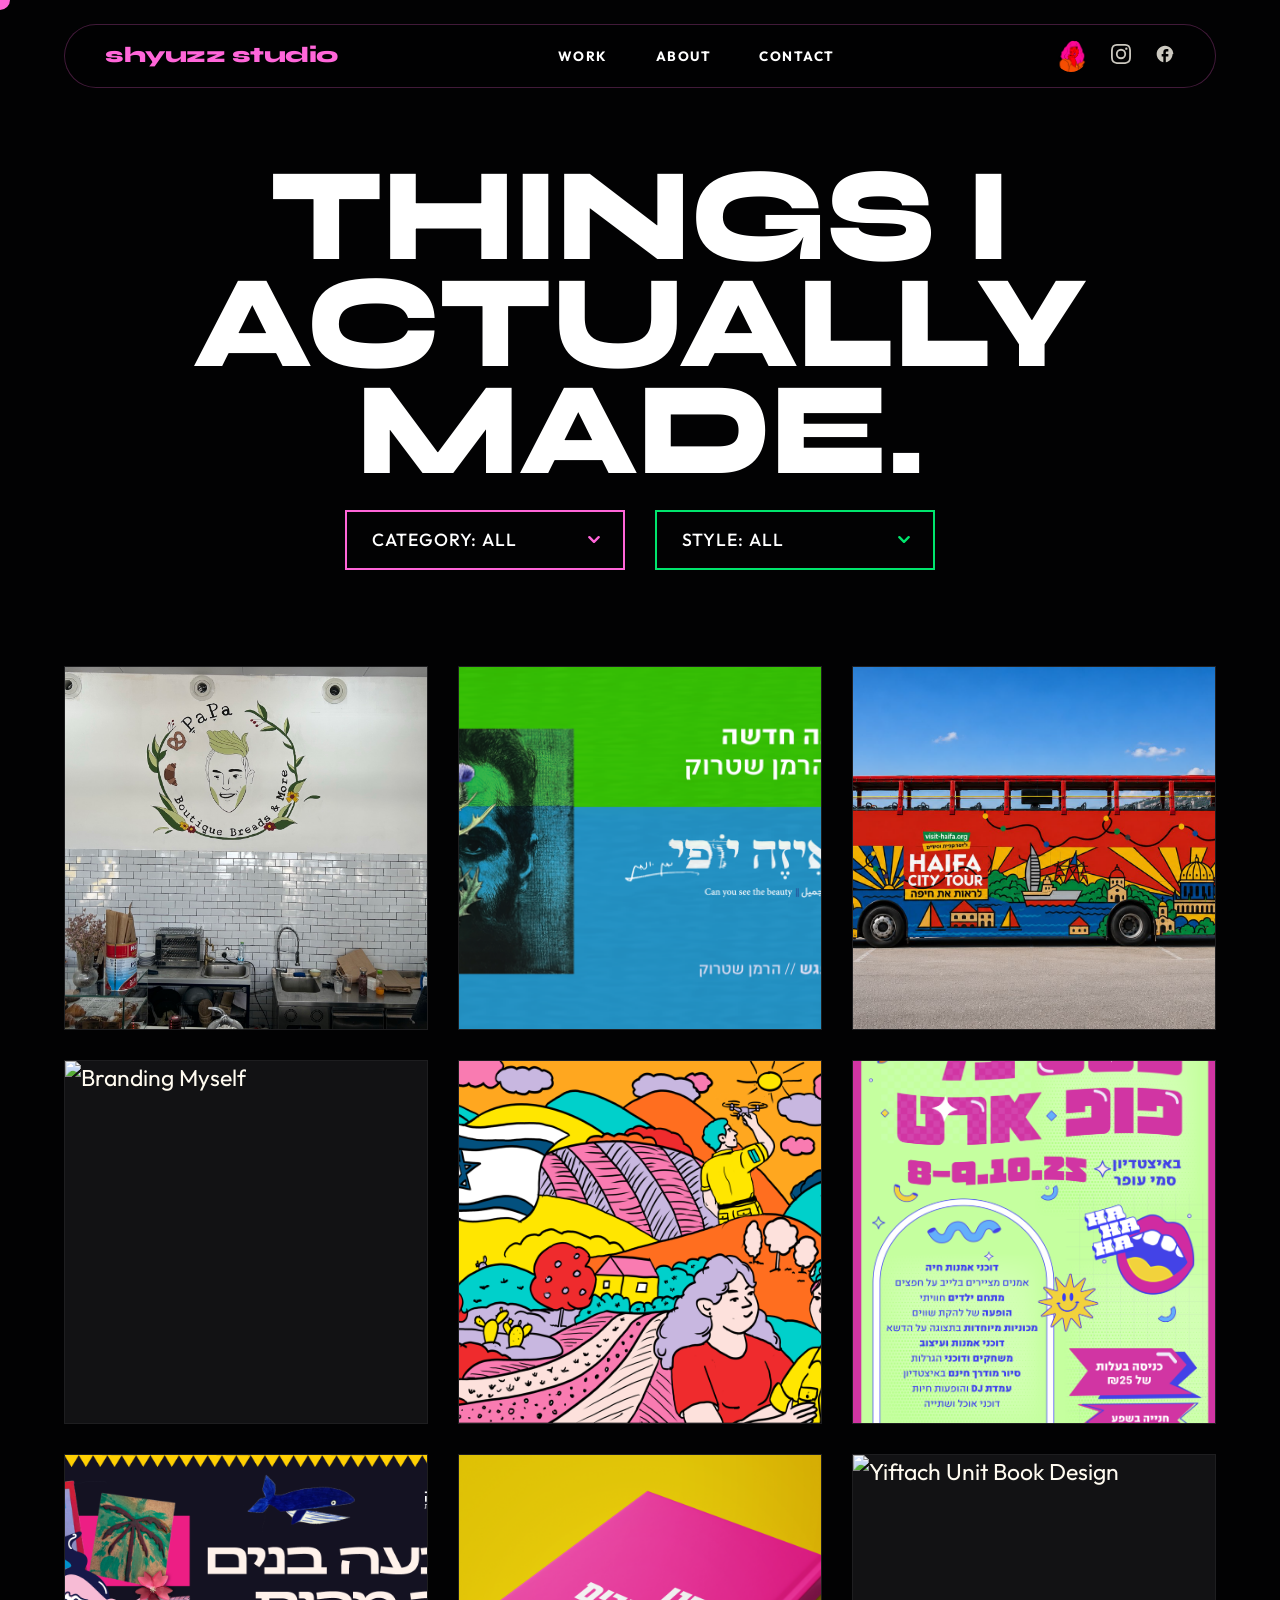
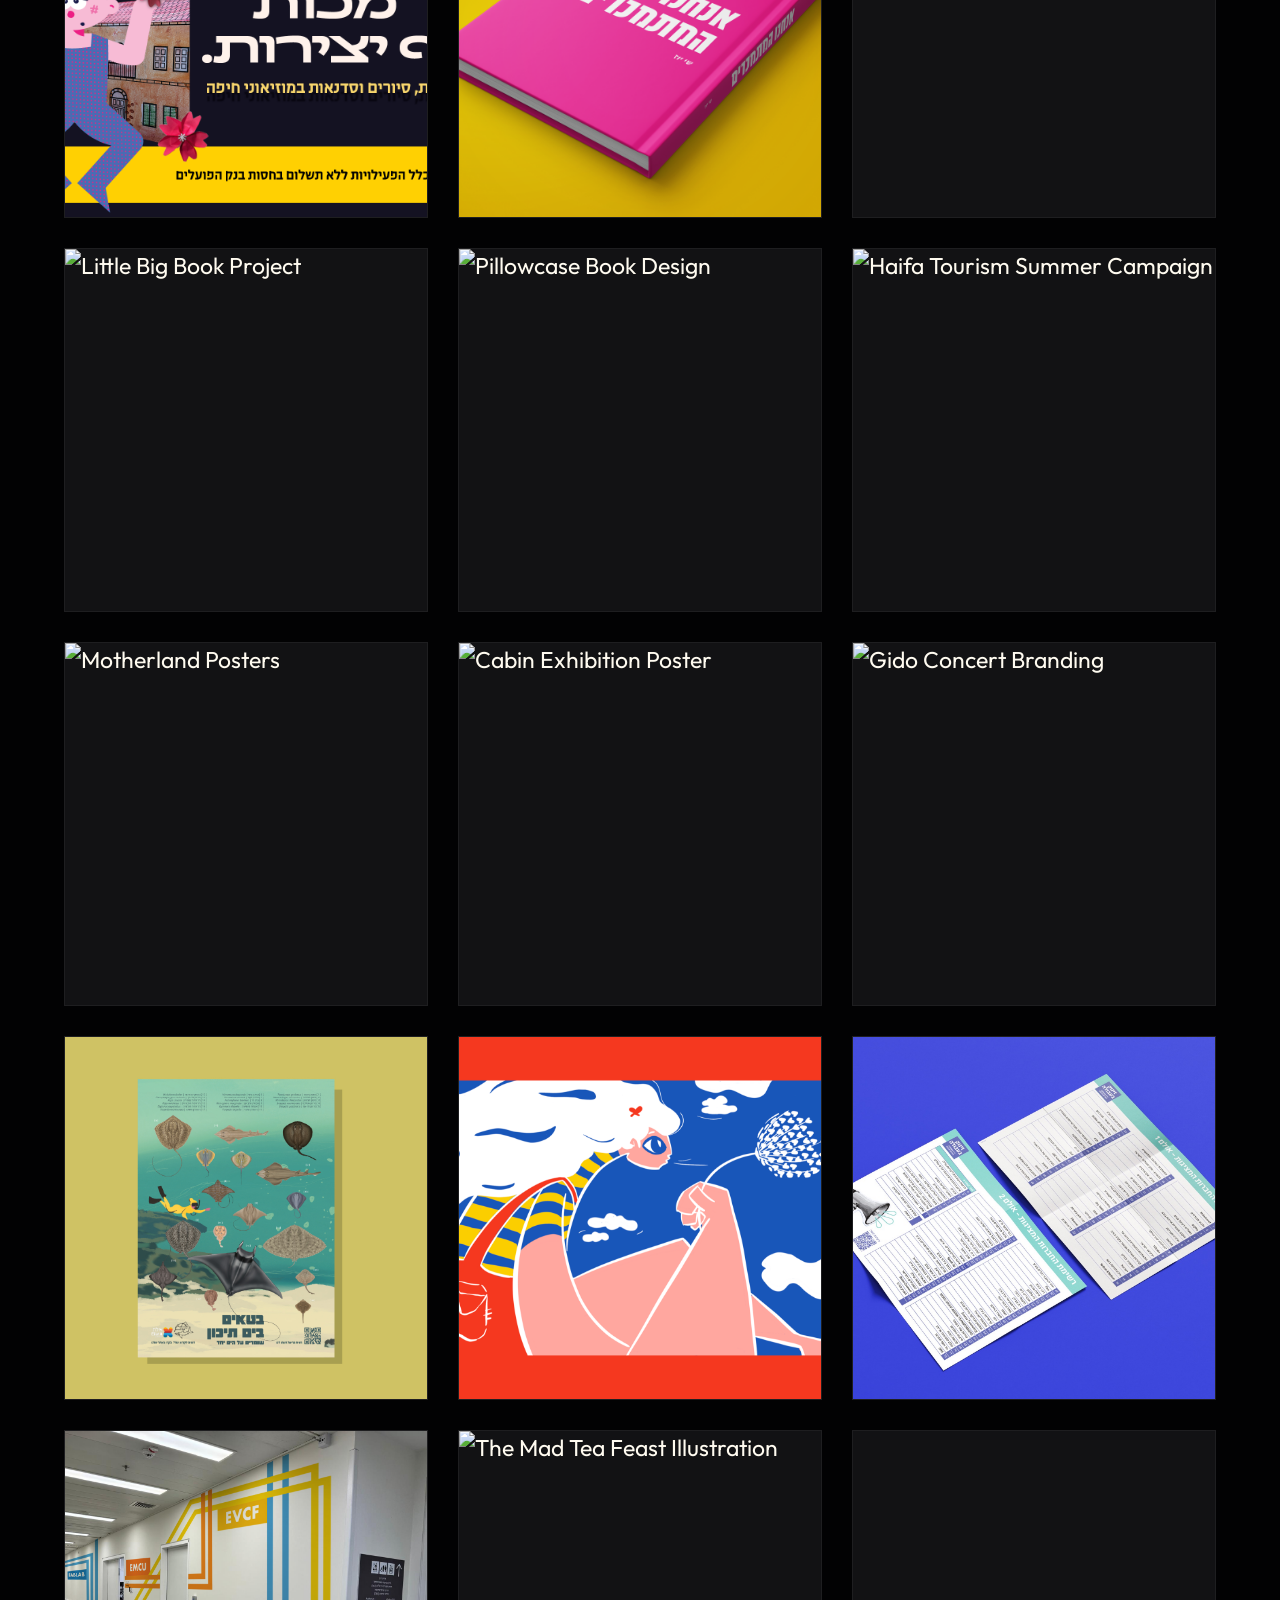
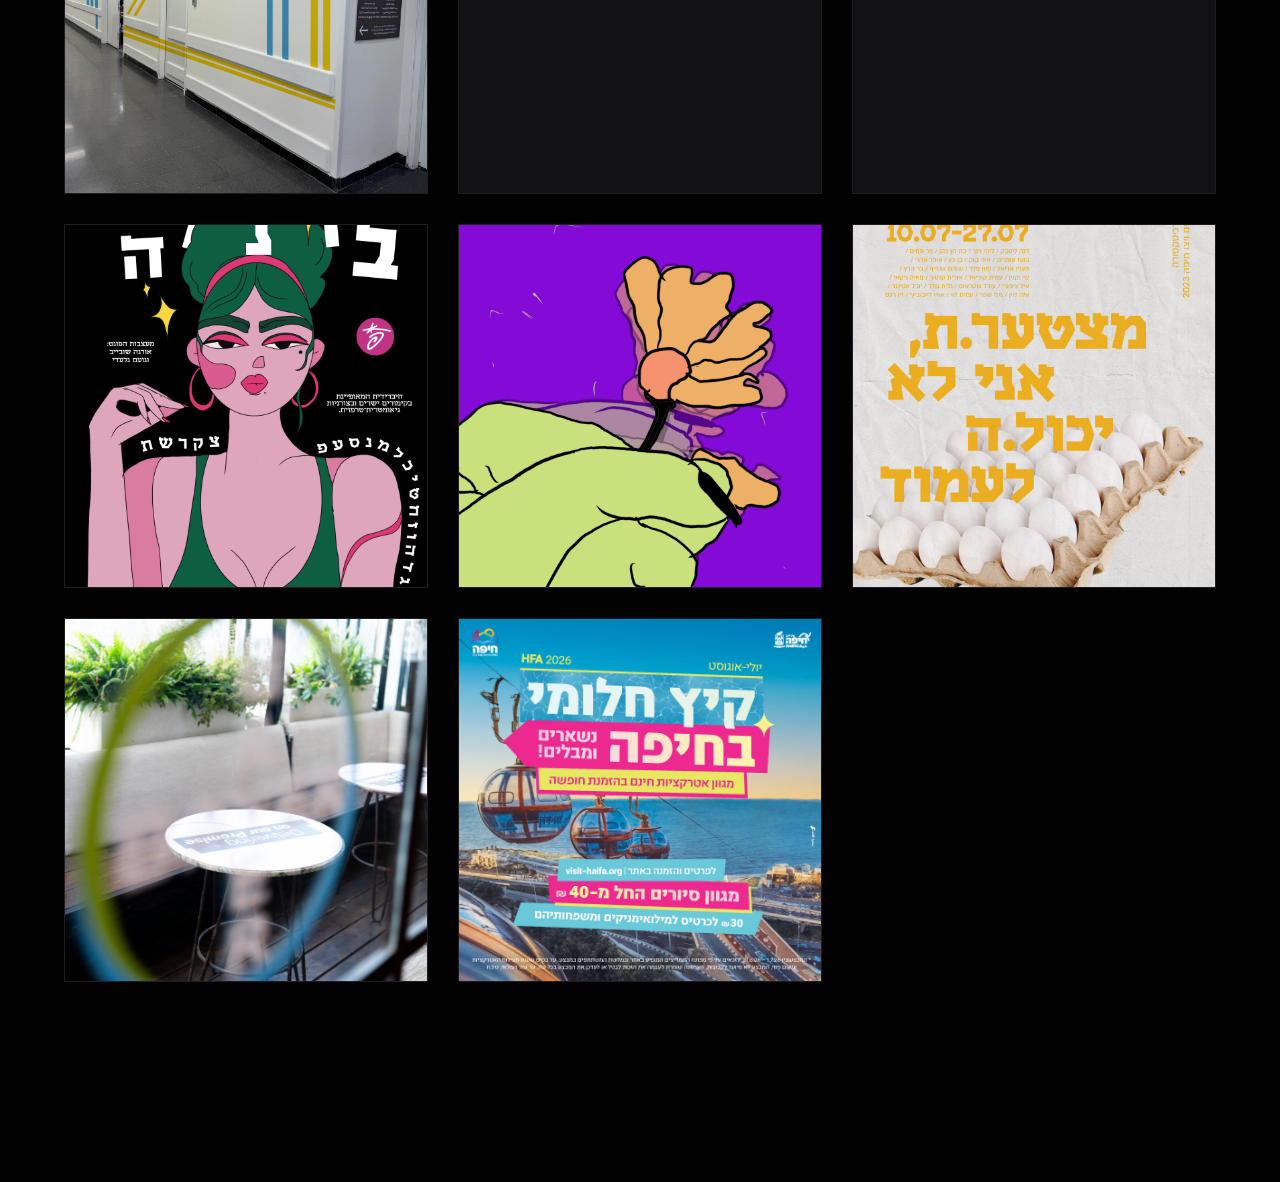
==== work/index.html @ 16d1f601 "v5.60: Fix Work background watermark display scope to strictly trigger only inside #work section" ====
<!DOCTYPE html>
<html lang="en">
<head>
    <meta charset="UTF-8">
    <meta name="viewport" content="width=device-width, initial-scale=1.0">
    <title>Shyuzz Studio | All Works</title>
    
    <!-- Fonts -->
    <link rel="preconnect" href="https://fonts.googleapis.com">
    <link rel="preconnect" href="https://fonts.gstatic.com" crossorigin>
    <link href="https://fonts.googleapis.com/css2?family=Bodoni+Moda:ital,opsz,wght@0,6..96,400..700;1,6..96,400..700&family=Outfit:wght@300;400;500;700&family=Playfair+Display:ital,wght@0,400;0,700;1,700;1,800&family=Syne:wght@700;800&family=Caveat:wght@700&family=Mr+Dafoe&display=swap" rel="stylesheet">
    
    <!-- CSS Style -->
    <link rel="stylesheet" href="../main-theme.css?v=5.60">
</head>
<body style="background-color: #020203;">

    <!-- Custom Cursor Follower -->
    <div class="custom-cursor">
        <span class="cursor-text">VIEW</span>
    </div>

    <!-- Navigation Header -->
    <header class="main-header">
        <div class="header-container">
            <a href="../" class="logo">shyuzz studio</a>
            
            <nav class="main-nav">
                <a href="../#work" class="nav-link">Work</a>
                <a href="../#about" class="nav-link">About</a>
                <a href="../#contact" class="nav-link">Contact</a>
            </nav>

            <div class="social-links">
                <div class="mini-gif-icon">
                    <img src="../assets/Devil.gif" alt="Devil icon" class="header-mini-gif">
                </div>
                <a href="https://www.instagram.com/shyuzz.studio/" target="_blank" aria-label="Instagram">
                    <svg width="20" height="20" fill="currentColor" viewBox="0 0 24 24">
                        <path d="M12 2.163c3.204 0 3.584.012 4.85.07 3.252.148 4.771 1.691 4.919 4.919.058 1.265.069 1.645.069 4.849 0 3.205-.012 3.584-.069 4.849-.149 3.225-1.664 4.771-4.919 4.919-1.266.058-1.644.07-4.85.07-3.204 0-3.584-.012-4.849-.07-3.26-.149-4.771-1.699-4.919-4.92-.058-1.265-.07-1.644-.07-4.849 0-3.204.013-3.583.07-4.849.149-3.227 1.664-4.771 4.919-4.919 1.266-.057 1.645-.069 4.849-.069zM12 0C8.741 0 8.333.014 7.053.072 2.695.272.273 2.69.073 7.051.014 8.333 0 8.741 0 12c0 3.259.014 3.668.072 4.948.2 4.358 2.618 6.78 6.98 6.98 1.281.058 1.689.072 4.948.072 3.259 0 3.668-.014 4.948-.072 4.354-.2 6.782-2.618 6.979-6.98.059-1.28.073-1.689.073-4.948 0-3.259-.014-3.667-.072-4.947-.196-4.354-2.617-6.78-6.979-6.98C15.668.014 15.259 0 12 0zm0 5.838a6.162 6.162 0 1 0 0 12.324 6.162 6.162 0 0 0 0-12.324zM12 16a4 4 0 1 1 0-8 4 4 0 0 1 0 8zm6.406-11.845a1.44 1.44 0 1 0 0 2.881 1.44 1.44 0 0 0 0-2.881z"/>
                    </svg>
                </a>
                <a href="https://www.facebook.com/shay.yuz" target="_blank" aria-label="Facebook">
                    <svg width="20" height="20" fill="currentColor" viewBox="0 0 24 24">
                        <path d="M22 12c0-5.52-4.48-10-10-10S2 6.48 2 12c0 4.84 3.44 8.87 8 9.8V15H8v-3h2V9.5C10 7.57 11.57 6 13.5 6H16v3h-2c-.55 0-1 .45-1 1v2h3v3h-3v6.95c4.56-.93 8-4.96 8-9.75z"/>
                    </svg>
                </a>
            </div>

            <!-- Hamburger Button for mobile -->
            <button class="mobile-menu-btn" aria-label="Toggle Menu">
                <span class="bar"></span>
                <span class="bar"></span>
            </button>
        </div>
    </header>

    <!-- Fullscreen Mobile Menu -->
    <div class="mobile-menu-overlay">
        <nav class="mobile-nav">
            <a href="../#work" class="mobile-nav-link">Work</a>
            <a href="../#about" class="mobile-nav-link">About</a>
            <a href="../#contact" class="mobile-nav-link">Contact</a>
        </nav>
    </div>

    <!-- Main Content Grid -->
    <main>
        <section class="portfolio-grid-section">
            <div class="portfolio-grid-header">
                <h1 class="portfolio-heading">things i actually made.</h1>
            </div>

            <!-- Filters (Idyllic Style select dropdowns styled with brand colors) -->
            <div class="portfolio-filters">
                <div class="filter-group">
                    <select class="filter-select" id="filter-category">
                        <option value="all">Category: All</option>
                        <option value="branding">Branding</option>
                        <option value="murals">Murals</option>
                        <option value="books">Books</option>
                        <option value="posters">Posters</option>
                    </select>
                </div>
                <div class="filter-group">
                    <select class="filter-select" id="filter-style">
                        <option value="all">Style: All</option>
                        <option value="colorful">Colorful</option>
                        <option value="pop-art">Pop-Art</option>
                        <option value="minimal">Minimal</option>
                    </select>
                </div>
            </div>

            <!-- 3-Column Portfolio Grid -->
            <div class="portfolio-grid" id="portfolio-grid">
                
                <!-- Papa Bakery -->
                <div class="grid-item murals minimal" data-category="murals" data-style="minimal">
                    <a href="#" class="grid-item-link" data-project-id="papa-bakery">
                        <img src="../assets/murals/Papa Bakery/IMG_3312.jpeg" alt="Papa Bakery Murals">
                        <span class="name">
                            Papa Bakery Murals
                            <span class="tags">Mural, Commercial Spaces</span>
                        </span>
                    </a>
                </div>

                <!-- Gil Goren -->
                <div class="grid-item branding colorful" data-category="branding" data-style="colorful">
                    <a href="#" class="grid-item-link" data-project-id="gil-goren">
                        <img src="../assets/branding/“Can You See The Beauty” — Exhibition Design for Artist Gil Goren/rotator.png" alt="“Can You See The Beauty” — Gil Goren">
                        <span class="name">
                            Gil Goren Exhibition
                            <span class="tags">Exhibition Design, Branding</span>
                        </span>
                    </a>
                </div>

                <!-- Red Bus -->
                <div class="grid-item branding colorful" data-category="branding" data-style="colorful">
                    <a href="#" class="grid-item-link" data-project-id="red-bus">
                        <img src="../assets/branding/Haifa Tourism The Red Bus Design/qr sticker_Page_1_Image_0001.png" alt="Haifa Tourism Red Bus">
                        <span class="name">
                            Tourism: Red Bus
                            <span class="tags">Branding, Transport Design</span>
                        </span>
                    </a>
                </div>

                <!-- Branding Myself -->
                <div class="grid-item branding colorful" data-category="branding" data-style="colorful">
                    <a href="#" class="grid-item-link" data-project-id="branding-myself">
                        <img src="../assets/branding/branding Myself The Most Difficult Client/04e3a117-75b8-497b-804b-d801a6688faa.png" alt="Branding Myself">
                        <span class="name">
                            Branding Myself
                            <span class="tags">Branding, Self-Identity</span>
                        </span>
                    </a>
                </div>

                <!-- Garin Tzabar -->
                <div class="grid-item murals colorful" data-category="murals" data-style="colorful">
                    <a href="#" class="grid-item-link" data-project-id="garin-tzabar">
                        <img src="../assets/murals/Garin Tzabar | Community Wall Art/sdסופי.png" alt="Garin Tzabar Mural">
                        <span class="name">
                            Garin Tzabar Mural
                            <span class="tags">Environmental Art, Mural Design</span>
                        </span>
                    </a>
                </div>

                <!-- Pop Art Festival -->
                <div class="grid-item branding pop-art" data-category="branding" data-style="pop-art">
                    <a href="#" class="grid-item-link" data-project-id="pop-art">
                        <img src="../assets/branding/Pop Art Family Festival/DL-56246 POP ART FAMILIES.png" alt="Pop Art Festival">
                        <span class="name">
                            Pop Art Festival
                            <span class="tags">Identity, Event Branding</span>
                        </span>
                    </a>
                </div>

                <!-- Museums Campaign -->
                <div class="grid-item branding minimal" data-category="branding" data-style="minimal">
                    <a href="#" class="grid-item-link" data-project-id="museums-campaign">
                        <img src="../assets/branding/Haifa Museums Promotional Poster Series/DL-57304 Passover HMS Banners פלזמה 1600x916.png" alt="Museums Campaign">
                        <span class="name">
                            Haifa Museums Campaign
                            <span class="tags">Campaign, Editorial Poster</span>
                        </span>
                    </a>
                </div>

                <!-- Strange Addiction -->
                <div class="grid-item books minimal" data-category="books" data-style="minimal">
                    <a href="#" class="grid-item-link" data-project-id="strange-addiction">
                        <img src="../assets/books/starnge eddiction/Book_Mockup_01.png" alt="Strange Addiction Book Design">
                        <span class="name">
                            Strange Addiction
                            <span class="tags">Book & Editorial Design</span>
                        </span>
                    </a>
                </div>

                <!-- Yiftach Unit -->
                <div class="grid-item books minimal" data-category="books" data-style="minimal">
                    <a href="#" class="grid-item-link" data-project-id="yiftach-unit">
                        <img src="../assets/books/yiftach-unit/Hard Cover Open Book Mockup1.png" alt="Yiftach Unit Book Design">
                        <span class="name">
                            Yiftach Unit Book
                            <span class="tags">Book & Editorial Design</span>
                        </span>
                    </a>
                </div>

                <!-- Little Big -->
                <div class="grid-item books colorful" data-category="books" data-style="colorful">
                    <a href="#" class="grid-item-link" data-project-id="little-big">
                        <img src="../assets/books/little big/05.png" alt="Little Big Book Project">
                        <span class="name">
                            Little Big Book
                            <span class="tags">Book & Editorial Design</span>
                        </span>
                    </a>
                </div>

                <!-- Pillowcase -->
                <div class="grid-item books minimal" data-category="books" data-style="minimal">
                    <a href="#" class="grid-item-link" data-project-id="pillowcase">
                        <img src="../assets/books/pilowcase/IMG_9720.jpeg" alt="Pillowcase Book Design">
                        <span class="name">
                            Pillowcase Book
                            <span class="tags">Book & Editorial Design</span>
                        </span>
                    </a>
                </div>

                <!-- Haifa Tourism: Summer Campaign -->
                <div class="grid-item branding colorful" data-category="branding" data-style="colorful">
                    <a href="#" class="grid-item-link" data-project-id="haifa-summer">
                        <img src="../assets/branding/haifa-tourism-dreamy-summer/DL-57593 Summer_2026_ Social4.jpg" alt="Haifa Tourism Summer Campaign">
                        <span class="name">
                            Tourism: Summer
                            <span class="tags">Branding, Summer Campaign</span>
                        </span>
                    </a>
                </div>

                <!-- Motherland Posters -->
                <div class="grid-item posters colorful" data-category="posters" data-style="colorful">
                    <a href="#" class="grid-item-link" data-project-id="motherland">
                        <img src="../assets/posters/Motherland/ENGLISH POSTERS.png" alt="Motherland Posters">
                        <span class="name">
                            “Motherland”
                            <span class="tags">Poster Series</span>
                        </span>
                    </a>
                </div>

                <!-- Cabin Exhibition -->
                <div class="grid-item posters minimal" data-category="posters" data-style="minimal">
                    <a href="#" class="grid-item-link" data-project-id="cabin-exhibition">
                        <img src="../assets/posters/cabin/MVX_POSTER_MOCKUP.png" alt="Cabin Exhibition Poster">
                        <span class="name">
                            “Cabin” Exhibition
                            <span class="tags">Poster & Editorial</span>
                        </span>
                    </a>
                </div>

                <!-- Gido Concert -->
                <div class="grid-item posters pop-art" data-category="posters" data-style="pop-art">
                    <a href="#" class="grid-item-link" data-project-id="gido-concert">
                        <img src="../assets/posters/gido concert/gido-and-ibish.png" alt="Gido Concert Branding">
                        <span class="name">
                            Gido Concert
                            <span class="tags">Concert Poster & Identity</span>
                        </span>
                    </a>
                </div>

                <!-- Sharks Association -->
                <div class="grid-item posters minimal" data-category="posters" data-style="minimal">
                    <a href="#" class="grid-item-link" data-project-id="sharks-association">
                        <img src="../assets/posters/sharks-association-israel/Artboard 1-100.jpg" alt="Israel Sharks Association Posters">
                        <span class="name">
                            Sharks Association
                            <span class="tags">Branding Posters</span>
                        </span>
                    </a>
                </div>

                <!-- Bloomy -->
                <div class="grid-item murals colorful" data-category="murals" data-style="colorful">
                    <a href="#" class="grid-item-link" data-project-id="bloomy">
                        <img src="../assets/murals/Bloomy/unnamed.png" alt="Bloomy Mural Street Art">
                        <span class="name">
                            Bloomy Mural
                            <span class="tags">Environmental Art & Murals</span>
                        </span>
                    </a>
                </div>

                <!-- Job Leap Branding -->
                <div class="grid-item branding colorful" data-category="branding" data-style="colorful">
                    <a href="#" class="grid-item-link" data-project-id="job-leap">
                        <img src="../assets/branding/job-leap-branding/map-folded-flyer-mockup.jpg" alt="Job Leap Conference Branding">
                        <span class="name">
                            Job Leap Branding
                            <span class="tags">Identity & Event Branding</span>
                        </span>
                    </a>
                </div>

                <!-- Neural Pathways -->
                <div class="grid-item murals minimal" data-category="murals" data-style="minimal">
                    <a href="#" class="grid-item-link" data-project-id="neural-pathways">
                        <img src="../assets/murals/neural-pathways/asset_1.png" alt="Neural Pathways Corridor Design">
                        <span class="name">
                            Neural Pathways
                            <span class="tags">Environmental Art & Murals</span>
                        </span>
                    </a>
                </div>

                <!-- The Mad Tea Feast -->
                <div class="grid-item posters pop-art" data-category="posters" data-style="pop-art">
                    <a href="#" class="grid-item-link" data-project-id="mad-tea">
                        <img src="../assets/artistic/mad-tea/asset_1.jpg" alt="The Mad Tea Feast Illustration">
                        <span class="name">
                            The Mad Tea Feast
                            <span class="tags">Illustration & Graphic Art</span>
                        </span>
                    </a>
                </div>

                <!-- As Fast as You Can -->
                <div class="grid-item posters colorful" data-category="posters" data-style="colorful">
                    <a href="#" class="grid-item-link" data-project-id="as-fast-as-you-can">
                        <video src="../assets/artistic/as-fast-as-you-can/shayyuz & reut yaffe.mp4" autoplay muted loop playsinline class="grid-item-video"></video>
                        <span class="name">
                            As Fast as You Can
                            <span class="tags">Concept Art & Motion Design</span>
                        </span>
                    </a>
                </div>

                <!-- Brenda -->
                <div class="grid-item posters minimal" data-category="posters" data-style="minimal">
                    <a href="#" class="grid-item-link" data-project-id="brenda">
                        <img src="../assets/artistic/brenda/asset_1.png" alt="Brenda Typographic Poster">
                        <span class="name">
                            Brenda Poster
                            <span class="tags">Typographic Poster Design</span>
                        </span>
                    </a>
                </div>

                <!-- Surrounded by Idiots -->
                <div class="grid-item branding pop-art" data-category="branding" data-style="pop-art">
                    <a href="#" class="grid-item-link" data-project-id="surrounded-by-idiots">
                        <img src="../assets/posters/surrounded-by-idiots/asset_11.png" alt="Surrounded by Idiots Dating Culture Project">
                        <span class="name">
                            Surrounded by Idiots
                            <span class="tags">Motion & Installation Design</span>
                        </span>
                    </a>
                </div>

                <!-- Beyond Boundaries -->
                <div class="grid-item branding minimal" data-category="branding" data-style="minimal">
                    <a href="#" class="grid-item-link" data-project-id="beyond-boundaries">
                        <img src="../assets/branding/beyond-boundaries/asset_2.jpg" alt="Beyond Boundaries Design Exhibition">
                        <span class="name">
                            Beyond Boundaries
                            <span class="tags">Wizo Graduation Showcase</span>
                        </span>
                    </a>
                </div>

                <!-- Bayer - Annual Cycle 2026 -->
                <div class="grid-item branding colorful" data-category="branding" data-style="colorful">
                    <a href="#" class="grid-item-link" data-project-id="bayer">
                        <img src="../assets/branding/bayer/Annual Cycle 2026/WhatsApp Image 2026-05-24 at 16.20.58.jpeg" alt="Bayer: Annual Cycle 2026">
                        <span class="name">
                            Bayer: Annual Cycle 2026
                            <span class="tags">Identity & Marketing Suite</span>
                        </span>
                    </a>
                </div>

                <!-- Haifa Tourism: Magical Summer -->
                <div class="grid-item branding colorful" data-category="branding" data-style="colorful">
                    <a href="#" class="grid-item-link" data-project-id="haifa-magical-summer">
                        <img src="../assets/branding/Haifa Tourism magical summer/DL-57593 Summer 2026 - Facebook.jpg" alt="Haifa Tourism: Magical Summer">
                        <span class="name">
                            Tourism: Magical Summer
                            <span class="tags">Identity & Campaign Design</span>
                        </span>
                    </a>
                </div>

            </div>
        </section>
    </main>

    <!-- Case Study Details Modal (Consistent with home page modal) -->
    <div class="project-modal" id="project-modal">
        <button class="modal-close-btn" aria-label="Close Case Study">
            <svg width="30" height="30" viewBox="0 0 24 24" fill="none" stroke="currentColor" stroke-width="2" stroke-linecap="round" stroke-linejoin="round">
                <line x1="18" y1="6" x2="6" y2="18"></line>
                <line x1="6" y1="6" x2="18" y2="18"></line>
            </svg>
        </button>
        <div class="modal-scroll-container">
            <div class="modal-header">
                <span class="modal-tag" id="modal-tag">Branding</span>
                <h2 class="modal-title" id="modal-title">Project Title</h2>
                <div class="modal-desc-container">
                    <p class="modal-desc" id="modal-desc">Project description goes here...</p>
                </div>
            </div>
            
            <div class="modal-gallery" id="modal-gallery">
                <!-- Dynamically populated via JS -->
            </div>
        </div>
    </div>

    <!-- SVG Filter for organic fluid warping -->
    <svg style="position: absolute; width: 0; height: 0; pointer-events: none;" aria-hidden="true">
        <defs>
            <filter id="organicWarp">
                <feTurbulence type="fractalNoise" baseFrequency="0.012 0.012" numOctaves="2" result="noise">
                    <animate attributeName="baseFrequency" values="0.009 0.009; 0.015 0.015; 0.009 0.009" dur="18s" repeatCount="indefinite" />
                </feTurbulence>
                <feDisplacementMap in="SourceGraphic" in2="noise" scale="50" xChannelSelector="R" yChannelSelector="G" />
            </filter>
        </defs>
    </svg>

    <!-- GSAP Scripts -->
    <script src="https://cdnjs.cloudflare.com/ajax/libs/gsap/3.12.5/gsap.min.js"></script>
    <script src="https://cdnjs.cloudflare.com/ajax/libs/gsap/3.12.5/ScrollTrigger.min.js"></script>

    <!-- Main Page Javascript -->
    <script src="../work.js?v=5.60"></script>
</body>
</html>
---- main-theme.css ----
/* ==========================================================================
   Shyuzz Studio Design System & Core CSS
   ========================================================================== */

/* Variables & Tokens */
:root {
    --color-bg: #020203; /* Pure brutalist black background */
    --color-text: #fffbf0; /* Warm soft cream */
    --color-text-muted: #a69f98; /* Muted warm grey-cream */
    --color-text-white: #ffffff;
    
    /* Shyuzz Brutalist Brand Palette */
    --color-magenta: #FF66D9; /* Neon Hot Pink */
    --color-green: #00E56D; /* Neon Green */
    --color-yellow: #FEFF00; /* Neon Yellow */
    --color-blue: #73E6F1; /* Neon Cyan */
    --color-cream: #fffbf0;
    --color-red: #FF66D9; /* Map red to neon pink */
    --color-card-bg: #0c0c0e; /* Dark card background */
    --color-grey-light: #161619;
    
    /* Fonts */
    --font-display: 'Syne', sans-serif;
    --font-serif: 'Playfair Display', serif;
    --font-body: 'Outfit', sans-serif;
    
    /* Transitions */
    --transition-smooth: all 0.6s cubic-bezier(0.16, 1, 0.3, 1);
    --transition-fast: all 0.25s ease;
    
    /* Spacing */
    --container-padding: clamp(2rem, 5vw, 6rem);

    /* Fluid Typography Scale (inspired by Idyllic) */
    --fs-hero: clamp(5.5rem, 16vw, 15rem);
    --fs-h2: clamp(2.5rem, 6.5vw, 5.5rem);       /* Section headings */
    --fs-h3: clamp(1.8rem, 4.5vw, 3.2rem);       /* Sub-headings */
    --fs-body: clamp(1.1rem, 1.8vw, 1.45rem);    /* Readable body */
    --fs-nav: 13.5px;                            /* Navigation links */
    --fs-footer: 13px;
}

/* Base Reset */
*, *::before, *::after {
    box-sizing: border-box;
    margin: 0;
    padding: 0;
}

html {
    scroll-behavior: smooth;
    overflow-x: hidden;
    background-color: var(--color-bg);
}

body {
    background-color: var(--color-bg);
    color: var(--color-text);
    font-family: var(--font-body);
    font-size: var(--fs-body);
    overflow-x: hidden;
    line-height: 1.5;
    -webkit-font-smoothing: antialiased;
    transition: background-color 0.8s cubic-bezier(0.16, 1, 0.3, 1); /* Environmental scroll background smoothing */
}

/* Native Scrollbar Style (Fast & Smooth) */
::-webkit-scrollbar {
    width: 8px;
}
::-webkit-scrollbar-track {
    background: var(--color-bg);
}
::-webkit-scrollbar-thumb {
    background: #25252d;
    border-radius: 4px;
}
::-webkit-scrollbar-thumb:hover {
    background: var(--color-magenta);
}

/* Selection */
::selection {
    background-color: var(--color-magenta);
    color: var(--color-text-white);
}

/* Typographic Defaults */
h1, h2, h3, h4, h5, h6 {
    font-family: var(--font-display);
    font-weight: 800;
    line-height: 1.1;
    color: var(--color-text);
}

a {
    color: inherit;
    text-decoration: none;
    transition: var(--transition-fast);
}

/* Custom Cursor */
.custom-cursor {
    width: 20px;
    height: 20px;
    background-color: var(--color-magenta);
    border-radius: 50%;
    position: fixed;
    top: 0;
    left: 0;
    transform: translate(-50%, -50%);
    pointer-events: none;
    z-index: 9999;
    mix-blend-mode: difference;
    transition: width 0.3s cubic-bezier(0.16, 1, 0.3, 1), 
                height 0.3s cubic-bezier(0.16, 1, 0.3, 1), 
                background-color 0.3s ease;
}

.custom-cursor.hovered {
    width: 80px;
    height: 80px;
    background-color: var(--color-text-white);
    mix-blend-mode: normal;
    display: flex;
    align-items: center;
    justify-content: center;
}

.cursor-text {
    font-family: var(--font-body);
    font-size: 11px;
    font-weight: 700;
    letter-spacing: 1px;
    color: var(--color-bg);
    opacity: 0;
    pointer-events: none;
    transition: opacity 0.2s ease;
    transform: scale(0);
}

.custom-cursor.hovered .cursor-text {
    opacity: 1;
    transform: scale(1);
}

/* ==========================================================================
   Header & Navigation
   ========================================================================== */
.main-header {
    position: fixed;
    top: 1.5rem;
    left: 5%;
    width: 90%;
    z-index: 1000;
    padding: 0.8rem 2.5rem;
    background-color: rgba(2, 2, 3, 0.75) !important; /* Elegant dark capsule backdrop */
    border: 1px solid rgba(255, 102, 217, 0.25) !important; /* Delicate neon pink border */
    border-radius: 50px !important; /* Floating capsule capsule style */
    backdrop-filter: blur(15px) !important;
    -webkit-backdrop-filter: blur(15px) !important;
    transition: transform 0.5s cubic-bezier(0.16, 1, 0.3, 1), opacity 0.5s ease;
    will-change: transform, opacity;
}

.main-header.header-hidden {
    transform: translateY(-150%);
    opacity: 0;
    pointer-events: none;
}

.header-container {
    display: flex;
    align-items: center;
    justify-content: space-between;
    max-width: 1400px;
    margin: 0 auto;
}

.logo {
    font-family: var(--font-display);
    font-size: 22px;
    font-weight: 800;
    letter-spacing: -0.5px;
    color: #ffffff; /* White logo matching Idyllic */
    text-transform: lowercase;
    position: relative;
}

.logo::after {
    content: '';
    position: absolute;
    bottom: -2px;
    left: 0;
    width: 0%;
    height: 3px;
    background-color: var(--color-green);
    transition: var(--transition-smooth);
}

.logo:hover::after {
    width: 100%;
}

.main-nav {
    display: flex;
    gap: 3rem;
}

.nav-link {
    font-size: var(--fs-nav);
    font-weight: 700;
    text-transform: uppercase;
    letter-spacing: 1.5px;
    position: relative;
    padding: 0.5rem 0;
}

.nav-link::after {
    content: '';
    position: absolute;
    bottom: 0;
    right: 0;
    width: 0;
    height: 2px;
    background-color: var(--color-green);
    transition: var(--transition-smooth);
}

.nav-link:hover::after {
    width: 100%;
    left: 0;
}

.social-links {
    display: flex;
    align-items: center;
    gap: 1.5rem;
}

.social-links a {
    color: var(--color-text);
    opacity: 0.8;
}

.social-links a:hover {
    color: var(--color-magenta);
    transform: translateY(-2px);
    opacity: 1;
}

/* Integrated Mini GIF in Header */
.mini-gif-icon {
    width: 32px;
    height: 32px;
    display: flex;
    align-items: center;
    justify-content: center;
    overflow: hidden;
    border-radius: 50%;
}

.header-mini-gif {
    width: 100%;
    height: 100%;
    object-fit: cover;
}

/* Mobile Menu Button */
.mobile-menu-btn {
    display: none;
    background: none;
    border: none;
    cursor: pointer;
    flex-direction: column;
    gap: 6px;
    z-index: 1002;
    padding: 8px;
}

.mobile-menu-btn .bar {
    width: 25px;
    height: 2px;
    background-color: var(--color-text);
    transition: var(--transition-smooth);
}

/* Mobile Overlay Menu */
.mobile-menu-overlay {
    position: fixed;
    top: 0;
    right: -100%;
    width: 100%;
    height: 100vh;
    background-color: var(--color-bg);
    z-index: 1001;
    display: flex;
    align-items: center;
    justify-content: center;
    transition: right 0.6s cubic-bezier(0.16, 1, 0.3, 1);
}

.mobile-menu-overlay.active {
    right: 0;
}

.mobile-nav {
    display: flex;
    flex-direction: column;
    align-items: center;
    gap: 2.5rem;
}

.mobile-nav-link {
    font-family: var(--font-display);
    font-size: clamp(2rem, 8vw, 4rem);
    font-weight: 800;
    color: var(--color-text-white);
    transition: var(--transition-smooth);
}

.mobile-nav-link:hover {
    color: var(--color-magenta);
    transform: skewX(-5deg) scale(1.05);
}

/* Hamburger active state */
.mobile-menu-btn.active .bar:nth-child(1) {
    transform: translateY(8px) rotate(45deg);
    background-color: var(--color-text-white);
}

.mobile-menu-btn.active .bar:nth-child(2) {
    transform: rotate(-45deg);
    background-color: var(--color-text-white);
}

/* ==========================================================================
   Hero Section
   ========================================================================== */
.hero-section {
    height: 100vh;
    max-height: 100vh;
    display: flex;
    align-items: center;
    position: relative;
    padding-top: 80px; /* Offset exactly below the header */
    padding-bottom: 50px; /* Bottom safety margin above the ticker */
    overflow: hidden;
    background-color: #0b0b0d; /* Fallback */
    box-sizing: border-box;
}

.hero-video-bg-container {
    position: absolute;
    top: 0;
    left: 0;
    width: 100%;
    height: 100%;
    overflow: hidden;
    z-index: 1;
    pointer-events: none;
}

.hero-video-bg {
    width: 100%;
    height: 100%;
    object-fit: cover;
    opacity: 0.8;
    /* Original colors preserved — no filter */
}

.hero-video-overlay {
    position: absolute;
    top: 0;
    left: 0;
    width: 100%;
    height: 100%;
    background: linear-gradient(to bottom, rgba(2, 2, 3, 0.1) 0%, rgba(2, 2, 3, 0.35) 100%);
    z-index: 2;
}

/* Wavy grid background pattern (Pink with Dark Red/Magenta lines) with organic displacement warping */
.hero-grid-overlay {
    position: absolute;
    top: -10%;
    left: -10%;
    width: 120%; /* Scaled up to cover edges during organic displacement map distortion */
    height: 120%;
    z-index: 2;
    background-color: transparent; /* Transparent to let video background show through */
    background-image: 
        linear-gradient(to right, #d60e5a 1.5px, transparent 1.5px),
        linear-gradient(to bottom, #d60e5a 1.5px, transparent 1.5px);
    background-size: 50px 50px; /* Geometric grid square sizing */
    filter: url(#organicWarp); /* SVG filter that bends the grid organically and animates fluidly */
    pointer-events: none;
}

.hero-container {
    width: 100%;
    height: 100%; /* Fill container height to allow perfect centering */
    max-width: 100%; /* Full bleed layout to let title stretch edge-to-edge without cuts */
    margin: 0;
    padding: 0 var(--container-padding);
    position: relative;
    z-index: 3;
    display: flex;
    flex-direction: column;
    align-items: center; /* Horizontally center contents */
    justify-content: center; /* Vertically center contents */
    text-align: center;
    box-sizing: border-box;
}

.hero-title {
    margin-top: 0; /* Centered vertically via flexbox, preventing overflow against the header */
    margin-bottom: 0;
    display: flex;
    justify-content: center;
    align-items: center;
    width: 100%;
    will-change: transform;
}

.hero-title-img {
    width: 95vw;
    max-width: 95vw;
    height: auto;
    display: block;
}

.title-line {
    display: inline-block;
    overflow: visible; /* Prevent any vertical/horizontal letter clipping at the boundaries */
    width: 100%;
    text-align: center;
}

/* Block alignment: justifying both lines to match the exact same left/right margins */
.hero-title .title-line:nth-child(1) {
    letter-spacing: 0.025em; /* Slightly widened tracking for 'SHYUZZ' as requested to help align the vertical S */
}

.hero-title .title-line:nth-child(2) {
    letter-spacing: 0.178em; /* Expanded tracking to stretch 'STUDIO' to match the width of 'SHYUZZ' exactly */
    padding-left: 0.178em; /* Offset trailing space to preserve perfect vertical alignment of the starting letter S */
}

/* Custom rotating circular badge with the new tagline, mathematically locked inside the letter 'O' of 'STUDIO' to prevent layout drift */
.hero-rotating-badge {
    position: absolute;
    left: calc(50vw + (1.85 * clamp(3rem, 10vw, 10rem)));
    top: calc(50% + (0.42 * clamp(3rem, 10vw, 10rem)));
    width: calc(2.4 * clamp(3rem, 10vw, 10rem));
    height: calc(2.4 * clamp(3rem, 10vw, 10rem));
    z-index: 3;
    display: flex;
    justify-content: center;
    align-items: center;
    pointer-events: auto;
    background-color: #ffe600; /* Vibrant yellow background sticker */
    border-radius: 50%;
    box-shadow: 0 10px 30px rgba(0, 0, 0, 0.15);
    padding: 0.5vw; /* Safe rotation padding */
}

.badge-svg {
    width: 100%;
    height: 100%;
    animation: spinBadge 25s linear infinite;
    transform-origin: center center;
}

.badge-text {
    font-family: var(--font-display);
    font-size: 7.2px; /* Adjusted font size to fit long tagline */
    font-weight: 700;
    fill: #ffffff; /* White text */
    stroke: #1c060d; /* Dark stroke for readability */
    stroke-width: 0.25px;
    letter-spacing: 0.8px;
    text-transform: uppercase;
}

.badge-center-gif {
    position: absolute;
    width: 50%;
    height: 50%;
    object-fit: contain;
    pointer-events: none;
    z-index: 2;
    border-radius: 50%;
}

.badge-play-icon {
    fill: #1c060d;
}

@keyframes spinBadge {
    0% { transform: rotate(0deg); }
    100% { transform: rotate(360deg); }
}

/* Orbs */
.floating-graphic {
    position: absolute;
    top: 20%;
    left: 60%;
    z-index: 1;
    pointer-events: none;
}

.neon-orb {
    width: clamp(150px, 30vw, 400px);
    height: clamp(150px, 30vw, 400px);
    background: radial-gradient(circle, rgba(255, 0, 166, 0.2) 0%, rgba(0, 172, 49, 0.08) 50%, rgba(11, 11, 13, 0) 70%);
    filter: blur(45px);
    border-radius: 50%;
    animation: rotateOrb 15s infinite linear;
}

@keyframes rotateOrb {
    0% { transform: translate(0, 0) scale(1); }
    50% { transform: translate(40px, -40px) scale(1.1); }
    100% { transform: translate(0, 0) scale(1); }
}

/* ==========================================================================
   Section 1.5: Story Fixed Scroll Column Layout
   ========================================================================== */
.story-fixed-scroll-section {
    position: relative;
    background-color: transparent;
    padding: 120px 0;
    border-bottom: 1px solid rgba(255, 255, 255, 0.05);
}

.story-fixed-scroll-container {
    width: 100%;
    max-width: 1350px;
    margin: 0 auto;
    padding: 0 var(--container-padding);
}

/* Full-width manifesto header */
.manifesto-header {
    margin-bottom: 4rem;
}

.story-tag {
    font-size: 13px;
    font-weight: 700;
    color: var(--color-green);
    text-transform: uppercase;
    letter-spacing: 1.5px;
    margin-bottom: 1rem;
    display: block;
}

.story-title-highlight {
    font-size: var(--fs-h2);
    line-height: 1.05;
    font-family: var(--font-display);
    font-weight: 800;
    letter-spacing: -2px;
}

/* Two equal text columns */
.manifesto-columns {
    display: flex;
    gap: 4rem;
    width: 100%;
}

.manifesto-col {
    flex: 1;
}

.reveal-paragraph {
    font-size: 1.1rem;
    color: rgba(255, 255, 255, 0.78);
    line-height: 1.85;
    font-weight: 400;
}

/* ==========================================================================
   Section 1.6: Cut-Out Sliding Image Marquee (Idyllic Style)
   ========================================================================== */
.cutout-marquee-section {
    padding: 5% 0 10% 0; /* Matches Idyllic: var(--ym) var(--xm) calc(var(--ym)*2) */
    background-color: transparent; /* Transparent to let environmental background show */
    overflow: hidden;
    position: relative;
}

.cutout-marquee-header {
    margin-bottom: 5rem;
}

.cutout-header-container {
    max-width: 1400px;
    margin: 0 auto;
    padding: 0 var(--container-padding);
}

.cutout-tag {
    font-size: 13px;
    font-weight: 700;
    color: var(--color-magenta);
    text-transform: uppercase;
    letter-spacing: 1px;
    display: block;
    margin-bottom: 0.5rem;
}

.cutout-heading {
    font-family: var(--font-serif);
    font-style: italic;
    font-weight: 700;
    font-size: clamp(2.5rem, 5vw, 4.5rem);
    overflow: hidden;
}

/* The Marquee track container — matches Idyllic exactly */
.image-marquee {
    width: 100%;
    overflow: hidden;
    position: relative;
    padding: 0 1.5rem; /* Idyllic: padding: 0 var(--font_24) */
}

.image-marquee__track {
    display: flex;
    gap: 1.5rem; /* Idyllic: gap: var(--font_24) = 1.5rem */
    width: max-content;
    padding: 0 1.5rem;
    animation: imageMarqueeScroll 120s linear infinite; /* Idyllic: 120s */
    will-change: transform;
}

@keyframes imageMarqueeScroll {
    0% { transform: translate3d(0, 0, 0); }
    100% { transform: translate3d(-50%, 0, 0); }
}

/* Pause scroll on hover for ease of reading labels */
.image-marquee:hover .image-marquee__track {
    animation-play-state: paused;
}

/* Marquee item — matches Idyllic exactly */
.image-marquee__item {
    display: grid;          /* Stack default + hover in same cell */
    padding: 0;
    margin: 0;
    position: relative;
    flex: 0 0 auto;
    width: auto;
    height: auto;
    overflow: visible;
    transform-origin: center; /* Idyllic: center */
    transition: transform 0.35s ease; /* Idyllic: 0.35s ease */
    cursor: pointer;
    z-index: 1;
}

/* Idyllic: rotate(-4deg) translateY(-6px) */
.image-marquee__item:hover {
    transform: rotate(-4deg) translateY(-6px);
    z-index: 3;
}

/* Idyllic: rotate(4deg) translateY(-6px) for even items */
.image-marquee__item:nth-child(even):hover {
    transform: rotate(4deg) translateY(-6px);
    z-index: 3;
}

/* Cutout real images */
.cutout-img {
    display: block;
    width: auto;
    height: auto;
    max-height: clamp(200px, 28vw, 400px);
    max-width: clamp(180px, 24vw, 360px);
    object-fit: contain;
    transition: opacity 0.35s ease;
    pointer-events: none;
    user-select: none;
}

/* Hover text label */
.cutout-label {
    position: absolute;
    bottom: -10px;
    left: 50%;
    transform: translateX(-50%) translateY(8px);
    background: var(--color-bg);
    color: var(--color-text);
    font-family: var(--font-display);
    font-size: 13px;
    font-weight: 700;
    text-transform: uppercase;
    letter-spacing: 1.5px;
    white-space: nowrap;
    padding: 8px 16px;
    border: 1px solid rgba(255,255,255,0.12);
    border-radius: 100px;
    opacity: 0;
    transition: opacity 0.3s ease, transform 0.3s ease;
    pointer-events: none;
    text-align: center;
    line-height: 1.4;
}

.cutout-label span {
    display: block;
    font-weight: 400;
    text-transform: none;
    font-size: 11px;
    opacity: 0.6;
    letter-spacing: 0.5px;
}

/* Reveal label on hover */
.image-marquee__item:hover .cutout-label {
    opacity: 1;
    transform: translateX(-50%) translateY(0px);
}

/* Image styles — matches Idyllic exactly */
.image-marquee__image,
.cutout-img {
    grid-area: 1 / 1;
    position: relative;
    width: auto;
    height: clamp(200px, 26vw, 380px); /* Fixed height — all images same row height */
    max-height: 400px;
    object-fit: contain;
    display: block;
    transition: opacity 0.35s ease;
    pointer-events: none;
    user-select: none;
}

.image-marquee__image--default,
.cutout-img--default {
    opacity: 1;
}

.image-marquee__image--hover,
.cutout-img--hover {
    opacity: 0;
}

.image-marquee__item:hover .image-marquee__image--default,
.image-marquee__item:hover .cutout-img--default {
    opacity: 0;
}

.image-marquee__item:hover .image-marquee__image--hover,
.image-marquee__item:hover .cutout-img--hover {
    opacity: 1;
}


/* ==========================================================================
   Section 1.7: Massive Typography Banner
   ========================================================================== */
.massive-banner-section {
    padding: 140px 0;
    background-color: transparent; /* Transparent to let environmental background show */
    position: relative;
    z-index: 3;
    border-bottom: 1px solid rgba(255, 255, 255, 0.05);
}

.massive-banner-container {
    max-width: 1400px;
    margin: 0 auto;
    padding: 0 var(--container-padding);
    text-align: center;
}

.massive-text {
    font-size: clamp(2.4rem, 6.2vw, 6.2rem);
    line-height: 1.05;
    text-transform: uppercase;
    font-weight: 900;
    color: var(--color-text);
    letter-spacing: -1px;
}

.massive-text em,
.magnificent-text {
    font-family: 'Mr Dafoe', cursive !important;
    font-style: normal;
    color: var(--color-magenta);
    text-transform: none;
    font-weight: 400;
    display: inline-block;
    overflow: visible;
    font-size: 1.25em; /* Script display pop matching Idyllic's font scale */
    letter-spacing: normal;
}

.char-anim {
    display: inline-block;
    transform-origin: center bottom;
    will-change: transform, opacity;
}

/* ==========================================================================
   Section: Things I'm not so great at (Idyllic Double Marquee Style)
   ========================================================================== */
#notgoodat {
    padding: 120px 0 100px 0;
    background-color: transparent; /* Transparent to let environmental background show */
    overflow: hidden;
    position: relative;
    border-bottom: 1px solid rgba(255, 255, 255, 0.05);
}

#notgoodat h3.notgoodat-title {
    color: #ffffff; /* White title */
    text-align: center;
    font-family: var(--font-display);
    font-size: clamp(10px, 3vw, 13px); /* Smaller responsive font-size to fit mobile width */
    font-style: normal;
    font-weight: 700;
    line-height: 100%;
    text-transform: uppercase;
    margin-bottom: 35px; /* Squeezed vertical layout margin */
    letter-spacing: 1.5px; /* Clean letter spacing */
    overflow: hidden;
    white-space: nowrap;
}

#notgoodat .marquee-lane {
    display: flex;
    overflow: visible;
    white-space: nowrap;
    padding: 0.8rem 0;
    width: 100%;
    will-change: transform;
}

#notgoodat .marquee-lane__inner {
    display: flex;
    gap: 0; /* Spacing handled by span padding */
    will-change: transform;
    min-height: 80px; /* Reverted to 80px */
    align-items: center;
}

#notgoodat .marquee-lane.alternating .marquee-lane__inner {
    /* controlled via GSAP */
}

@keyframes marqueeScrollLeft {
    0% { transform: translate3d(0, 0, 0); }
    100% { transform: translate3d(-50%, 0, 0); }
}

@keyframes marqueeScrollRight {
    0% { transform: translate3d(-50%, 0, 0); }
    100% { transform: translate3d(0, 0, 0); }
}

#notgoodat span {
    font-size: clamp(1.9rem, 3.5rem, 3.5rem) !important; /* Reverted to clamp(1.9rem, 3.5rem, 3.5rem) */
    font-weight: 700;
    display: inline-block;
    padding: 0 50px;
    flex-shrink: 0;
    line-height: 100%;
}

/* Mapped color classes from Idyllic */
.red { color: #ff3b30; }
.blue-light { color: #00e5ff; }
.pink { color: var(--color-magenta); }
.orange { color: #ff9500; }
.purple { color: #af52de; }
.green-dark { color: var(--color-green); }
.green-light { color: #34c759; }
.yellow { color: #ffe600; }
.white { color: #f5f2eb; }

/* Mapped font classes from Idyllic */
.denton {
    font-family: var(--font-serif);
    font-style: italic;
    font-weight: 400;
    text-transform: none;
}

.kafka {
    font-family: var(--font-display);
    font-weight: 300; /* Delicate & Thin */
    text-transform: none; /* No Caps */
    font-size: 0.93em !important; /* Visual height balance */
    letter-spacing: -0.5px;
}

.marthi {
    font-family: var(--font-display);
    font-weight: 300; /* Delicate & Thin */
    text-transform: none; /* No Caps */
    font-size: 0.93em !important; /* Visual height balance */
    letter-spacing: -0.2px;
}

/* ==========================================================================
   Work / Portfolio Section
   ========================================================================== */
.work-section {
    padding: 150px 0;
    background-color: transparent; /* Transparent to let environmental background show */
    position: relative;
    z-index: 3;
}

.work-container,
.work-header-container {
    max-width: 1400px;
    margin: 0 auto;
    padding: 0 var(--container-padding);
}

.section-header {
    display: flex;
    justify-content: space-between;
    align-items: flex-end;
    margin-bottom: 6rem;
    flex-wrap: wrap;
    gap: 2rem;
    border-bottom: 1px solid rgba(255, 255, 255, 0.05);
    padding-bottom: 2rem;
}

.section-title {
    font-family: var(--font-serif);
    font-style: italic;
    font-weight: 700;
    font-size: var(--fs-h2); /* Fluid headings */
    overflow: hidden;
}

.reveal-text {
    display: inline-block;
    transform: translateY(105%);
    will-change: transform;
}

.filter-bar {
    display: flex;
    gap: 0.8rem;
    flex-wrap: wrap;
}

.filter-btn {
    background: none;
    border: 1px solid rgba(255, 255, 255, 0.1);
    color: var(--color-text-muted);
    padding: 0.5rem 1.4rem;
    font-family: var(--font-body);
    font-size: 14px;
    font-weight: 700;
    border-radius: 30px;
    cursor: pointer;
    transition: var(--transition-fast);
}

.filter-btn:hover {
    border-color: var(--color-green);
    color: var(--color-green);
}

.filter-btn.active {
    background-color: var(--color-green);
    border-color: var(--color-green);
    color: var(--color-text);
}

/* Work Editorial Layout */
.work-editorial {
    display: flex;
    flex-direction: column;
    gap: 10rem;
}

.project-block {
    display: flex;
    flex-direction: column;
    gap: 1.8rem;
    opacity: 1;
    transform: translateY(0);
    transition: opacity 0.6s cubic-bezier(0.16, 1, 0.3, 1), 
                transform 0.6s cubic-bezier(0.16, 1, 0.3, 1);
}

.project-block.hide {
    opacity: 0;
    transform: translateY(30px);
    pointer-events: none;
    position: absolute;
    width: 0;
    height: 0;
    overflow: hidden;
    margin: 0;
    padding: 0;
}

.project-media {
    width: 100%;
    border-radius: 12px;
    overflow: hidden;
    position: relative;
    background-color: rgba(255,255,255,0.02);
    border: 1px solid rgba(255, 255, 255, 0.05);
}

.project-block.full-width .project-media {
    aspect-ratio: 21 / 10;
}

.project-block.col-left .project-media,
.project-block.col-right .project-media {
    aspect-ratio: 1 / 1;
}

.project-img {
    width: 100%;
}

.project-details-layout {
    display: flex;
    justify-content: space-between;
    align-items: flex-start;
    gap: 2rem;
    width: 100%;
}

.project-block.full-width .project-details-layout {
    display: grid;
    grid-template-columns: 1fr 1fr;
    gap: 4rem;
}

.project-meta-info {
    display: flex;
    flex-direction: column;
    gap: 0.6rem;
}

.project-tag {
    font-size: 13px;
    font-weight: 700;
    color: var(--color-green);
    text-transform: uppercase;
    letter-spacing: 1px;
}

.project-title {
    font-size: clamp(24px, 3.2vw, 38px);
    font-weight: 800;
    line-height: 1.1;
    font-family: var(--font-display);
}

.project-desc-wrapper {
    display: flex;
    align-items: flex-start;
}

.project-desc {
    font-size: clamp(15px, 1.8vw, 17px);
    color: var(--color-text-muted);
    font-weight: 400;
    line-height: 1.6;
}

/* Fixed Background Typography 'Work' — Idyllic exact values */
.work-background-text {
    font-size: calc(100px + 30vw); /* Idyllic: calc(100px + 30vw) */
    line-height: calc(100px + 14vw); /* Idyllic: calc(100px + 14vw) */
    text-align: center;
    width: 100vw;
    position: fixed; /* FIXED — stays locked at bottom of viewport */
    left: 0;
    bottom: 10vw; /* Idyllic: bottom: 10vw */
    font-family: 'Playfair Display', serif;
    color: var(--color-magenta); /* Brand neon hot pink */
    font-weight: 800;
    opacity: 0;
    visibility: hidden;
    pointer-events: none;
    z-index: 1;
    display: none; /* Hidden by default, shown by JS when #work is in viewport */
}

/* Portsection & Panelc Layout (Idyllic Style) */
.portsection {
    position: relative;
    width: 100vw;
    min-height: 100vh; /* Idyllic: min-height: 100vh */
    z-index: 99; /* Idyllic: z-index: 99 — ABOVE the fixed Work text */
    margin-top: 20vw; /* Idyllic: margin-top: 20vw */
}

.portsection .row {
    display: flex;
    flex-wrap: wrap;
    width: 100%;
    margin: 0;
    padding: 0;
    box-sizing: border-box;
}

.portsection .col-md-6 {
    flex: 0 0 50%;
    max-width: 50%;
    box-sizing: border-box;
}

/* Offsets matching Idyllic columns */
.portsection .offset-md-6 {
    margin-left: 50%;
}

.portsection .offset-md-5 {
    margin-left: 41.666667%; /* 5/12 of 100% */
}

.portsection .offset-md-3 {
    margin-left: 25%; /* 3/12 of 100% */
}

.panelc {
    width: 100vw; /* Idyllic: width: 100vw */
    position: relative;
}

.panelc.hide {
    display: none !important;
}

.panelc:has(.project-block.hide) {
    display: none !important;
}

/* Extra projects state */
.extra-project {
    display: none;
    opacity: 0;
    transition: opacity 0.5s ease;
}

/* Gallery Sizing & Staggering */
.gallery-wrap {
    transform: scale(1);
    transition: all ease 0.25s;
}

.gallery {
    width: 35vw; /* Idyllic: width: 35vw */
    margin: 0 auto;
    margin-top: -12vw; /* Idyllic: margin-top: -12vw — creates vertical overlap */
    position: relative;
    border-radius: 0px;
    overflow: hidden;
}

.gallery img {
    width: 100%;
}

/* Hover Zoom interaction on the project squares */
.gallery-wrap:hover {
    cursor: pointer;
    transform: scale(1.05);
}

.panelc .project-block {
    display: flex;
    flex-direction: column;
    width: 35vw; /* Idyllic: width: 35vw */
}

/* Custom blue ribbon VIEW ALL button */
.view-more-btn-container {
    text-align: center;
    padding-top: 10vw;
    position: relative;
    z-index: 9;
}

.view-more-custom-btn {
    background: transparent !important;
    border: none !important;
    padding: 0 !important;
    width: 360px;
    height: 86px; /* Ratio 4.2 matching the new arrow shape */
    cursor: pointer;
    display: inline-block;
    transition: transform 0.3s cubic-bezier(0.16, 1, 0.3, 1);
    box-shadow: none !important;
}

.view-more-custom-btn:hover {
    transform: scale(1.06) translateX(4px);
}

.ribbon-arrow-svg {
    width: 100%;
    height: 100%;
    display: block;
}

.ribbon-path {
    transition: fill 0.3s ease, filter 0.3s ease;
}

.view-more-custom-btn:hover .ribbon-path {
    fill: var(--color-magenta);
    filter: drop-shadow(0 0 12px rgba(255, 102, 217, 0.5));
}

/* Testimonials / Kind Words Section & Swimming Duck */
.kind-words-section {
    height: 350px;
    background-color: transparent;
    position: relative;
    overflow: hidden;
    display: flex;
    align-items: center;
    border-top: 1px solid rgba(255, 255, 255, 0.05);
    border-bottom: 1px solid rgba(255, 255, 255, 0.05);
    margin-top: 5vh;
    margin-bottom: 5vh;
}

.kind-words-bg {
    position: absolute;
    top: 0;
    left: 0;
    width: 100%;
    height: 100%;
    background-image: url('assets/Kind.gif');
    background-repeat: repeat-x;
    background-size: contain;
    background-position: center;
    opacity: 0.12; /* Subtle branding match */
    pointer-events: none;
}

.kind-words-section .duck {
    position: absolute;
    left: -200px; /* Start off-screen left */
    top: 30%;
    z-index: 2;
    width: 150px;
    height: auto;
    pointer-events: none;
    will-change: transform;
}

.kind-words-section .duck img {
    width: 100%;
    height: auto;
    display: block;
}

/* ==========================================================================
   About Section
   ========================================================================== */
.about-section {
    padding: 150px 0;
    background-color: transparent; /* Transparent to let environmental background show */
    border-top: 1px solid rgba(255, 255, 255, 0.05);
}

.about-container {
    max-width: 1400px;
    margin: 0 auto;
    padding: 0 var(--container-padding);
}

/* Redesigned About Section (Idyllic-inspired "The Gang") */
.about-intro-wrap {
    max-width: 900px;
    margin: 0 auto 5rem auto;
    text-align: center;
}

.about-badge {
    display: inline-block;
    font-family: 'Outfit', sans-serif;
    font-size: 13px;
    font-weight: 800;
    background-color: var(--color-green);
    color: #020203;
    padding: 0.6rem 1.4rem;
    border-radius: 4px;
    text-transform: uppercase;
    letter-spacing: 1.5px;
    transform: rotate(-2deg);
    box-shadow: 4px 4px 0px #ffffff;
    margin-bottom: 1.5rem;
}

.about-intro-title {
    font-family: var(--font-display);
    font-size: clamp(2.2rem, 5vw, 3.8rem);
    line-height: 1.1;
    color: #ffffff;
    margin-top: 1.5rem;
    margin-bottom: 2rem;
}

.about-intro-text {
    font-size: clamp(16px, 2vw, 20px);
    color: var(--color-text-muted);
    line-height: 1.6;
}

.people__grid {
    width: 100%;
    margin-bottom: 5rem;
}

.people__row {
    display: grid;
    grid-template-columns: repeat(3, 1fr);
    gap: 4rem;
    max-width: 1200px;
    margin: 0 auto;
    align-items: start;
}

.person {
    position: relative;
    text-align: center;
    background: rgba(255, 255, 255, 0.01);
    border: 1px solid rgba(255, 255, 255, 0.03);
    padding: 2.5rem 1.5rem;
    border-radius: 12px;
    transition: background 0.3s ease, border-color 0.3s ease;
}

.person:hover {
    background: rgba(255, 255, 255, 0.03);
    border-color: rgba(255, 102, 217, 0.15);
}

.person__image {
    width: 100%;
    max-width: 240px;
    aspect-ratio: 1 / 1;
    margin: 0 auto 2rem auto;
    overflow: hidden;
    border-radius: 8px;
    border: 2px solid #ffffff;
    background: #020203;
    transition: transform 0.4s cubic-bezier(0.16, 1, 0.3, 1);
}

/* Alternate rotation angles */
.person-1 .person__image { transform: rotate(-3deg); }
.person-2 .person__image { transform: rotate(3deg); }
.person-3 .person__image { transform: rotate(-2deg); }

.person:hover .person__image {
    transform: rotate(0deg) scale(1.03);
    border-color: var(--color-magenta);
}

.person__image img {
    width: 100%;
    height: 100%;
    object-fit: cover;
}

.person__name {
    color: #ffffff;
    font-family: var(--font-serif);
    font-style: italic;
    font-size: clamp(1.8rem, 3vw, 2.3rem);
    margin-bottom: 0.8rem;
    text-transform: none;
    font-weight: 400;
}

.person__position, .person__fact {
    font-family: 'Outfit', sans-serif;
    font-size: clamp(0.95rem, 1.3vw, 1.1rem);
    line-height: 1.4;
    min-height: 50px;
    display: flex;
    align-items: center;
    justify-content: center;
}

.person__position {
    color: var(--color-magenta);
    font-weight: 500;
}

.person__fact {
    color: var(--color-green);
    display: none;
    font-weight: 400;
}

.person:hover .person__position {
    display: none;
}

.person:hover .person__fact {
    display: flex;
}

/* Floating cutouts */
.about-section {
    position: relative;
}

.wall-images img {
    position: absolute;
    z-index: 1;
    pointer-events: none;
    opacity: 0.45;
    transition: opacity 0.3s ease;
}

.wall-images img:hover {
    opacity: 0.8;
}

.wall-images .wall-1 {
    width: 110px;
    top: 15%;
    left: 4%;
    transform: rotate(-12deg);
}

.wall-images .wall-2 {
    width: 90px;
    bottom: 12%;
    right: 5%;
    transform: rotate(15deg);
}

.skills-chips {
    display: flex;
    flex-wrap: wrap;
    justify-content: center;
    gap: 0.8rem;
    margin-top: 1.5rem;
}

.skill-chip {
    background-color: rgba(255, 255, 255, 0.03);
    border: 1px solid rgba(255, 255, 255, 0.08);
    color: var(--color-text);
    padding: 0.5rem 1.2rem;
    border-radius: 30px;
    font-size: 14px;
    font-weight: 500;
    transition: var(--transition-fast);
}

.skill-chip:hover {
    background-color: var(--color-magenta);
    border-color: var(--color-magenta);
    transform: translateY(-2px);
}

/* ==========================================================================
   Contact & Footer Section
   ========================================================================== */
.contact-section {
    padding: 100px 0 0 0;
    background-color: transparent; /* Transparent to let environmental background show */
    border-top: 1px solid rgba(255, 255, 255, 0.05);
    overflow: hidden;
}

/* Infinite Marquee */
.marquee-wrapper {
    background-color: var(--color-magenta);
    color: var(--color-text-white);
    padding: 2rem 0;
    display: flex;
    overflow: hidden;
    user-select: none;
    transform: rotate(-1.5deg) translateY(-20px);
    width: 110%;
    margin-left: -5%;
}

.marquee-content {
    display: flex;
    gap: 4rem;
    flex-shrink: 0;
    min-width: 100%;
    justify-content: space-around;
    animation: marqueeAnim 30s linear infinite;
}

.marquee-content span {
    font-family: var(--font-display);
    font-size: clamp(2rem, 5vw, 3.5rem);
    font-weight: 800;
    white-space: nowrap;
    text-transform: uppercase;
}

@keyframes marqueeAnim {
    0% { transform: translate3d(0, 0, 0); }
    100% { transform: translate3d(-100%, 0, 0); }
}

/* Contact Layout */
.contact-container {
    max-width: 1400px;
    margin: 0 auto;
    padding: 80px var(--container-padding) 40px var(--container-padding);
}

.contact-container-full {
    width: 100%;
    margin: 0;
    padding: 0;
}

.contact-grid-split {
    display: grid;
    grid-template-columns: 1.05fr 0.95fr;
    gap: 0;
    align-items: stretch;
    margin-bottom: 0;
    min-height: 600px;
    border-top: 1px solid rgba(255, 255, 255, 0.05);
    border-bottom: 1px solid rgba(255, 255, 255, 0.05);
}

.contact-media-column {
    width: 100%;
    height: 100%;
    overflow: hidden;
    background-color: #020203;
    display: flex;
    align-items: stretch;
}

.contact-gif-media {
    width: 100%;
    height: 100%;
    object-fit: cover;
    display: block;
}

.contact-info-column {
    display: flex;
    flex-direction: column;
    justify-content: center;
    background-color: var(--color-magenta); /* Glowing Neon Pink matching brand */
    padding: 6rem 5rem;
    gap: 3rem;
}

.contact-split-heading {
    font-family: 'Syne', sans-serif;
    font-size: clamp(2.2rem, 4vw, 3.6rem);
    line-height: 1.1;
    color: #020203; /* Pure black for maximum readability on pink background */
    text-transform: uppercase;
    font-weight: 800;
    letter-spacing: -0.5px;
}

.contact-links-list {
    display: flex;
    flex-direction: column;
    gap: 0;
}

.contact-link-row {
    display: flex;
    flex-direction: column;
    gap: 0.5rem;
    padding: 1.5rem 0;
    border-bottom: 2px solid rgba(2, 2, 3, 0.12);
    transition: border-color 0.3s ease;
}

.contact-link-row:hover {
    border-color: #020203;
}

.contact-link-label {
    font-family: 'Outfit', sans-serif;
    font-size: 13px;
    font-weight: 700;
    color: rgba(2, 2, 3, 0.6);
    text-transform: uppercase;
    letter-spacing: 1px;
}

.contact-link-value {
    font-family: 'Outfit', sans-serif;
    font-size: clamp(1.3rem, 2vw, 1.8rem);
    font-weight: 600;
    color: #020203;
    text-decoration: none !important;
    transition: color 0.3s ease, transform 0.3s ease;
    display: inline-block;
}

.contact-link-row:hover .contact-link-value {
    color: #ffffff; /* Turn white on hover */
    transform: translateX(4px);
}

/* Footer Copyright */
.main-footer {
    border-top: 1px solid rgba(255, 255, 255, 0.05);
    padding: 3rem var(--container-padding) 2rem var(--container-padding);
    display: flex;
    justify-content: center;
}

.footer-copy {
    font-size: 13px;
    color: var(--color-text-muted);
}

/* ==========================================================================
   Case Study Fullscreen Modal (Popup Detail View)
   ========================================================================== */
.project-modal {
    position: fixed;
    top: 0;
    left: 0;
    width: 100vw;
    height: 100vh;
    background-color: var(--color-bg);
    z-index: 2000;
    display: none;
    opacity: 0;
    overflow: hidden;
}

.modal-close-btn {
    position: fixed;
    top: 2rem;
    right: 2rem;
    background: none;
    border: none;
    color: var(--color-text);
    cursor: pointer;
    z-index: 2002;
    padding: 10px;
    display: flex;
    align-items: center;
    justify-content: center;
    transition: var(--transition-fast);
}

.modal-close-btn:hover {
    color: var(--color-magenta);
    transform: rotate(90deg);
}

.modal-scroll-container {
    width: 100%;
    height: 100%;
    overflow-y: auto;
    padding: 8rem var(--container-padding) 6rem var(--container-padding);
}

.modal-header {
    max-width: 1000px;
    margin: 0 auto 5rem auto;
    border-bottom: 1px solid rgba(255, 255, 255, 0.05);
    padding-bottom: 3rem;
}

.modal-tag {
    font-size: 14px;
    font-weight: 700;
    color: var(--color-green);
    text-transform: uppercase;
    letter-spacing: 1px;
    display: block;
    margin-bottom: 1rem;
}

.modal-title {
    font-size: clamp(2rem, 5vw, 4rem);
    margin-bottom: 2rem;
    font-family: var(--font-display);
}

.modal-desc-container {
    max-width: 800px;
}

.modal-desc {
    font-size: 17px;
    color: var(--color-text-muted);
    line-height: 1.6;
}

.modal-gallery {
    display: flex;
    flex-direction: column;
    gap: 4rem;
    max-width: 1000px;
    margin: 0 auto;
}

.modal-gallery img,
.modal-gallery video {
    width: 100%;
    height: auto;
    border-radius: 8px;
    display: block;
    object-fit: cover;
    border: 1px solid rgba(255, 255, 255, 0.05);
}

/* ==========================================================================
   Section 1.3: Top Red Marquee Ticker
   ========================================================================== */
.top-marquee-section {
    background-color: #b31c2c; /* Premium bold red to match Idyllic's marquee */
    color: var(--color-text); /* Warm soft cream */
    padding: 1.2rem 0;
    overflow: hidden;
    position: relative;
    z-index: 3;
    border-bottom: 1px solid rgba(255, 255, 255, 0.1);
    border-top: 1px solid rgba(255, 255, 255, 0.1);
}

.top-marquee-container {
    display: flex;
    white-space: nowrap;
    width: 100%;
}

.top-marquee-inner {
    display: flex;
    animation: marqueeScrollLeft 35s linear infinite;
    will-change: transform;
}

.top-marquee-inner span {
    font-family: var(--font-display); /* Outfit */
    font-size: clamp(1.1rem, 2.2vw, 1.6rem);
    font-weight: 700;
    text-transform: uppercase;
    letter-spacing: 2px;
    padding: 0 40px;
    display: inline-block;
    flex-shrink: 0;
}

/* ==========================================================================
   Responsive Breakpoints
   ========================================================================== */
@media (max-width: 1024px) {
    .story-gif-grid {
        grid-template-columns: 1fr;
        gap: 4rem;
    }
    
    .cutout-collage-wrapper {
        height: 500px;
    }
    
    .cutout-item.item-1 { width: 45%; }
    .cutout-item.item-2 { width: 40%; top: 35%; }
    .cutout-item.item-3 { width: 38%; left: 30%; bottom: 2%; }

    .portsection {
        margin-top: 6vw;
    }
    .panelc {
        margin-bottom: 12vh;
    }
    .gallery {
        width: 45vw !important;
    }
    .panelc .project-block {
        width: 45vw !important;
    }
    
    .about-grid, .contact-grid-split {
        grid-template-columns: 1fr;
        gap: 4rem;
    }
    
    .about-visual {
        max-width: 500px;
        width: 100%;
        margin: 0 auto;
    }
    
    .hero-brand-sticker {
        position: relative;
        right: 0;
        top: 0;
        transform: none !important;
        margin-top: 3rem;
        width: 180px;
        animation: none;
        align-self: flex-start;
    }
}

@media (max-width: 768px) {
    .story-gif-grid {
        gap: 3rem;
    }
    
    .cutout-collage-wrapper {
        height: 420px;
    }
    
    .cutout-item.item-1 { width: 50%; left: 2%; }
    .cutout-item.item-2 { width: 45%; right: 2%; top: 30%; }
    .cutout-item.item-3 { width: 42%; left: 25%; bottom: 0; }

    .main-nav, .social-links {
        display: none;
    }
    
    .mobile-menu-btn {
        display: flex;
    }
    
    .main-header {
        padding: 0.6rem 1.5rem !important;
        top: 1rem !important;
        left: 4% !important;
        width: 92% !important;
    }
    
    .hero-container {
        display: flex;
        flex-direction: column;
        align-items: center;
        justify-content: center;
        text-align: center;
    }

    .hero-title {
        transform: none !important; /* Disable vertical scaleY stretch on mobile */
        line-height: 1.15 !important; /* Prevent text overlap/letter clipping */
        font-size: clamp(2.6rem, 10vw, 5rem) !important;
        margin-bottom: 1.5rem;
    }

    .hero-rotating-badge {
        position: relative !important;
        left: auto !important;
        top: auto !important;
        transform: none !important;
        margin: 3rem auto 0 auto !important;
        width: 280px !important;
        height: 280px !important;
        display: flex !important;
    }

    .hero-section {
        padding-top: 150px;
        height: auto !important;
        min-height: 100vh;
        max-height: none !important;
    }
    
    .work-editorial {
        gap: 4rem;
    }
    
    .project-block.full-width .project-media {
        aspect-ratio: 16 / 10;
    }
    
    .section-header {
        flex-direction: column;
        align-items: flex-start;
        margin-bottom: 3rem;
    }
    
    .filter-bar {
        width: 100%;
    }
    
    .custom-cursor {
        display: none; /* Hide custom cursor on mobile touch devices */
    }

    .work-background-text {
        display: none !important;
    }
    .portsection {
        margin-top: 4rem;
    }
    .panelc {
        width: 100% !important;
        margin-bottom: 6rem;
    }
    .gallery {
        width: 100% !important;
        margin-top: 0 !important; /* Reset vertical overlap on mobile */
    }
    .panelc .project-block {
        width: 100% !important;
    }
    .portsection .col-md-6 {
        flex: 0 0 100% !important;
        max-width: 100% !important;
    }
    .portsection .offset-md-6,
    .portsection .offset-md-5,
    .portsection .offset-md-3 {
        margin-left: 0 !important;
    }
    .kind-words-section {
        height: 220px;
    }
    .kind-words-section .duck {
        width: 100px;
        left: -120px;
    }

    /* Case Study Modal responsive enhancements */
    .modal-scroll-container {
        padding: 6rem 1.5rem 4rem 1.5rem !important;
        -webkit-overflow-scrolling: touch;
    }
    .modal-close-btn {
        background-color: rgba(2, 2, 3, 0.75) !important;
        border: 1px solid rgba(255, 102, 217, 0.3) !important;
        border-radius: 50% !important;
        width: 46px !important;
        height: 46px !important;
        top: 1rem !important;
        right: 1rem !important;
        backdrop-filter: blur(12px) !important;
        -webkit-backdrop-filter: blur(12px) !important;
    }
    .modal-close-btn svg {
        width: 20px !important;
        height: 20px !important;
    }
    .modal-header {
        margin-bottom: 3.5rem !important;
        padding-bottom: 2rem !important;
    }
    .modal-gallery {
        gap: 2.5rem !important;
    }

    /* Always show name/tags on mobile touchscreens (hover replacement) */
    .grid-item span.name {
        opacity: 1 !important;
        transform: translateY(0) !important;
        background: linear-gradient(180deg, rgba(2, 2, 3, 0) 30%, rgba(2, 2, 3, 0.85) 90%) !important;
        padding: 20px 15px !important;
        font-size: 1.3rem !important;
    }
    .grid-item span.name .tags {
        font-size: 0.8rem !important;
        margin-top: 5px !important;
    }

    /* Portfolio Grid page header mobile size adjustment */
    .portfolio-heading {
        font-size: clamp(2.8rem, 10vw, 4.5rem) !important;
        transform: none !important;
        line-height: 1.1 !important;
    }
    .portfolio-grid-header {
        padding-top: 60px !important;
    }

    /* ── שלב 1: Manifesto Section — stack columns on mobile ── */
    .manifesto-columns {
        flex-direction: column !important;
        gap: 2rem !important;
    }
    .story-fixed-scroll-section {
        padding: 60px 0 !important;
    }
    .manifesto-header {
        margin-bottom: 2rem !important;
    }
    .story-title-highlight {
        font-size: clamp(1.8rem, 6vw, 2.8rem) !important;
    }
    .reveal-paragraph {
        font-size: clamp(1rem, 3.5vw, 1.15rem) !important;
    }

    /* ── שלב 2: Section padding overrides ── */
    .massive-banner-section {
        padding: 60px 0 !important;
    }
    .massive-text {
        font-size: clamp(2.2rem, 9vw, 5rem) !important;
        text-align: center !important;
        padding: 0 1.5rem !important;
        line-height: 1.2 !important;
    }
    .magnificent-text {
        font-size: 1em !important;
    }

    /* ── notgoodat title — fix nowrap and size ── */
    #notgoodat h3.notgoodat-title {
        white-space: normal !important;
        font-size: clamp(0.65rem, 2.8vw, 0.9rem) !important;
        padding: 0 1.5rem !important;
        letter-spacing: 1px !important;
        margin-bottom: 24px !important;
    }
    #notgoodat {
        padding: 60px 0 !important;
    }
    .work-section {
        padding: 80px 0 !important;
    }
    .about-section {
        padding: 80px 0 !important;
    }
    .contact-section {
        padding: 60px 0 0 0 !important;
    }

    /* ── שלב 3: Typography — fix broken notgoodat clamp ── */
    #notgoodat span {
        font-size: clamp(1.4rem, 5vw, 2.2rem) !important;
    }

    /* ── שלב 3: Buttons — fluid width ── */
    .view-more-custom-btn {
        width: 90% !important;
        max-width: 360px !important;
        height: auto !important; /* Let aspect ratio scale naturally */
    }

    /* ── שלב 4: About sticker — prevent negative overflow ── */
    .about-frame-sticker {
        left: 0 !important;
        bottom: 0 !important;
    }

    /* ── שלב 4: project images — simple width ── */
    .project-img {
        width: 100% !important;
    }

    /* ── שלב 4: Work page filter group width ── */
    .filter-group {
        width: 100% !important;
        max-width: 100% !important;
    }
    .filter-select {
        width: 100% !important;
    }

    /* ── שלב 4: Contact form mobile ── */
    .contact-grid-split {
        grid-template-columns: 1fr !important;
        gap: 0 !important;
    }
    .contact-media-column {
        height: 300px !important;
    }
    .contact-info-column {
        padding: 4rem 1.8rem !important;
        gap: 2.5rem !important;
    }
    .contact-split-heading {
        font-size: clamp(1.8rem, 6vw, 2.8rem) !important;
    }

    /* ── שלב 4: Footer ── */
    .main-footer {
        padding: 2rem 1.5rem !important;
        font-size: 0.85rem !important;
    }

    /* ── Redesigned About Section Mobile Overrides ── */
    .people__row {
        grid-template-columns: 1fr !important;
        gap: 2.5rem !important;
    }
    .person {
        padding: 2rem 1.2rem !important;
    }
    .wall-images {
        display: none !important;
    }
    .about-intro-wrap {
        margin-bottom: 3rem !important;
    }
    .about-intro-title {
        font-size: clamp(1.8rem, 6vw, 2.6rem) !important;
        margin-bottom: 1.5rem !important;
    }
    .person__image {
        max-width: 180px !important;
        margin-bottom: 1.5rem !important;
    }
    /* Always show position on mobile tap devices, but fact can display below it or show on touch */
    .person__fact {
        display: block !important;
        font-size: 0.95rem !important;
        color: var(--color-green) !important;
        margin-top: 0.5rem !important;
        min-height: auto !important;
    }
    .person__position {
        min-height: auto !important;
    }
    .person:hover .person__position {
        display: block !important;
    }
}

/* ==========================================================================
   480px — Small phones (iPhone SE, iPhone mini)
   ========================================================================== */
@media (max-width: 480px) {
    .hero-title-img {
        width: 98vw !important;
        max-width: 98vw !important;
    }

    .main-header {
        padding: 0.5rem 1rem !important;
        left: 3% !important;
        width: 94% !important;
    }

    .massive-text {
        font-size: clamp(1.5rem, 7vw, 2.5rem) !important;
        padding: 0 1rem !important;
    }

    #notgoodat span {
        font-size: clamp(1.2rem, 4.5vw, 1.8rem) !important;
    }

    .fixed-media-column {
        height: 60vw !important;
    }

    .view-more-custom-btn {
        width: 95% !important;
        height: 58px !important;
    }

    .modal-scroll-container {
        padding: 5rem 1rem 3rem 1rem !important;
    }

    .portfolio-grid-header {
        padding-top: 80px !important;
    }
}

/* ==========================================================================
   prefers-reduced-motion — Respect system accessibility setting
   ========================================================================== */
@media (prefers-reduced-motion: reduce) {
    .image-marquee__track,
    .top-marquee-inner,
    .marquee-lane,
    .badge-svg {
        animation-play-state: paused !important;
    }
    * {
        transition-duration: 0.01ms !important;
    }
}

/* ==========================================================================
   Brutalist Dark Mode Overrides (Vibrant Neon Accents on Pure Black)
   ========================================================================== */
.scroll-color-panel[data-bg-color="#020203"] {
    background-color: #020203 !important;
    color: var(--color-cream);
}

/* 1. Header & Navigation (Pink Logo, White links, Pink hover) */
.logo {
    color: var(--color-magenta) !important; /* Pink logo as requested */
}
.nav-link {
    color: #ffffff !important;
    transition: var(--transition-fast) !important;
}
.nav-link:hover {
    color: var(--color-magenta) !important; /* Pink hover text */
}
.nav-link::after {
    background-color: var(--color-magenta) !important;
}
.social-link svg {
    fill: #ffffff !important;
}

/* 2. Hero Section (Pure Black background, Green grid/wave lines, Pink title) */
.hero-grid-overlay {
    background-color: transparent !important; /* Transparent so video background shows through */
    background-image: 
        linear-gradient(to right, rgba(0, 229, 109, 0.22) 1.5px, transparent 1.5px),
        linear-gradient(to bottom, rgba(0, 229, 109, 0.22) 1.5px, transparent 1.5px) !important; /* Neon Green grid lines */
}

.hero-title {
    color: var(--color-magenta) !important; /* Neon Pink title */
}

.hero-rotating-badge {
    background-color: #ffe600 !important; /* Vibrant yellow background */
    border-radius: 50%;
    box-shadow: 0 10px 30px rgba(255, 230, 0, 0.3) !important;
}
.badge-text {
    fill: #ffffff !important; /* White text on yellow background */
    stroke: #020203 !important; /* Dark outline for readability */
    stroke-width: 0.25px !important;
    font-weight: 800;
}

/* 2.1 Top Marquee */
.top-marquee-section {
    background: #020203 !important;
    border-top: 2px solid var(--color-magenta) !important;
    border-bottom: 2px solid var(--color-magenta) !important;
}
.top-marquee-inner {
    color: var(--color-yellow) !important; /* Neon yellow marquee text */
    font-weight: 800;
}

/* 3. Story & Manifesto Section */
.story-fixed-scroll-section {
    border-bottom: 2px solid rgba(255, 102, 217, 0.15) !important;
}
.story-tag {
    color: var(--color-blue) !important; /* Neon Cyan tag */
}
.story-title-highlight {
    color: var(--color-yellow) !important; /* Neon Yellow heading */
}
.reveal-paragraph {
    color: rgba(255, 255, 255, 0.85) !important; /* White body paragraphs */
}
.massive-text {
    color: #ffffff !important;
}
.magnificent-text {
    color: var(--color-magenta) !important; /* Neon Pink serif emphasis */
}

/* 4. Projects Showcase (Work) Section */
.work-section {
    background-color: #020203 !important;
}
.work-section .section-title {
    color: var(--color-blue) !important; /* Neon Cyan */
}
.work-section .filter-btn {
    color: #ffffff !important;
    border-color: rgba(255, 255, 255, 0.2) !important;
    background: transparent !important;
}
.work-section .filter-btn.active {
    background-color: var(--color-magenta) !important; /* Neon Pink background */
    color: #020203 !important; /* Black text */
    border-color: var(--color-magenta) !important;
    font-weight: 800;
}
.project-block {
    background-color: #0c0c0e !important; /* Deepest grey card */
    border: 1px solid rgba(255, 102, 217, 0.1) !important;
}
.project-tag {
    color: var(--color-green) !important; /* Neon Green project tag */
}
.project-title {
    color: #ffffff !important;
}
.project-desc {
    color: #a69f98 !important;
}
.project-details-layout {
    border-top: 1px solid rgba(255, 255, 255, 0.08) !important;
}

/* 5. About Section */
.about-badge {
    color: var(--color-blue) !important; /* Cyan badge */
    background-color: rgba(115, 230, 241, 0.1) !important;
}
.about-title {
    color: var(--color-magenta) !important; /* Neon Pink */
}
.about-p {
    color: rgba(255, 255, 255, 0.9) !important;
}
.about-stat-number {
    color: var(--color-yellow) !important; /* Neon Yellow stats */
}
.about-stat-label {
    color: #a69f98 !important;
}
.about-frame-sticker {
    background-color: var(--color-yellow) !important; /* Neon Yellow sticker */
    color: #020203 !important; /* Black text */
    font-weight: 800;
}

/* 6. Contact & Footer Section */
.contact-section {
    background-color: #020203 !important;
}
.contact-section .marquee-wrapper {
    background-color: #020203 !important;
    border-top: 2px solid var(--color-green) !important;
    border-bottom: 2px solid var(--color-green) !important;
}
.contact-section .marquee-content span {
    color: var(--color-green) !important; /* Neon Green contact marquee */
    font-weight: 800;
}
.contact-heading {
    color: var(--color-blue) !important; /* Neon Cyan contact heading */
}
.contact-p {
    color: #a69f98 !important;
}
.contact-label {
    color: var(--color-magenta) !important; /* Neon Pink label */
}
.contact-link {
    color: #ffffff !important;
}
.contact-link::after {
    background-color: var(--color-magenta) !important;
}
.form-label {
    color: #a69f98 !important;
}
.form-input {
    color: #ffffff !important;
    border-bottom: 2px solid rgba(255, 255, 255, 0.1) !important;
    background: transparent !important;
}
.form-input:focus {
    border-bottom: 2px solid var(--color-blue) !important; /* Cyan input focus line */
}
.form-input:focus ~ .form-label,
.form-input:not(:placeholder-shown) ~ .form-label {
    color: var(--color-blue) !important;
}
.submit-btn {
    background-color: var(--color-yellow) !important; /* Neon Yellow submit button */
    color: #020203 !important; /* Black text */
    font-weight: 800;
}
.submit-btn:hover {
    background-color: var(--color-green) !important;
    color: #020203 !important;
}
.footer-copy {
    color: #a69f98 !important;
    opacity: 0.5;
}
.main-footer {
    border-top: 1px solid rgba(255, 255, 255, 0.05) !important;
}

/* ==========================================================================
   Portfolio Grid Page (work.html) Styles
   ========================================================================== */
.portfolio-grid-section {
    padding: 100px 0;
    min-height: 100vh;
    background-color: #020203;
    position: relative;
    z-index: 2;
}

.portfolio-grid-header {
    text-align: center;
    padding-top: 100px;
    margin-bottom: 2rem;
}

.portfolio-subheading {
    font-family: 'Outfit', sans-serif;
    font-size: 1.1rem;
    font-weight: 500;
    text-transform: uppercase;
    letter-spacing: 4px;
    color: var(--color-green);
    display: block;
    margin-bottom: 1rem;
}

.portfolio-heading {
    font-family: 'Syne', sans-serif;
    font-size: clamp(3.5rem, 8vw, 7.5rem);
    font-weight: 800;
    text-transform: uppercase;
    color: var(--color-text-white);
    line-height: 0.8;
    margin: 0;
    transform: scaleY(1.3);
    transform-origin: center center;
}

.portfolio-filters {
    display: flex;
    justify-content: center;
    gap: 30px;
    margin: 4rem 0 6rem 0;
    padding: 0 20px;
}

.filter-group {
    position: relative;
    width: 280px;
}

.filter-select {
    width: 100%;
    height: 60px;
    background: transparent;
    border: 2px solid var(--color-magenta);
    color: var(--color-text-white);
    font-family: 'Outfit', sans-serif;
    font-size: 1.1rem;
    font-weight: 500;
    padding: 0 25px;
    text-transform: uppercase;
    letter-spacing: 1px;
    cursor: pointer;
    outline: none;
    -webkit-appearance: none;
    -moz-appearance: none;
    appearance: none;
    transition: all 0.3s ease;
    border-radius: 0;
}

.filter-group:nth-child(2) .filter-select {
    border-color: var(--color-green);
}

.filter-group::after {
    content: '';
    position: absolute;
    right: 25px;
    top: 50%;
    transform: translateY(-50%);
    width: 12px;
    height: 8px;
    background-image: url("data:image/svg+xml,%3Csvg xmlns='http://www.w3.org/2000/svg' viewBox='0 0 10 6' fill='none'%3E%3Cpath d='M1 1L5 5L9 1' stroke='%23FF66D9' stroke-width='2' stroke-linecap='round' stroke-linejoin='round'/%3E%3C/svg%3E");
    background-size: contain;
    background-repeat: no-repeat;
    pointer-events: none;
    transition: transform 0.3s ease;
}

.filter-group:nth-child(2)::after {
    background-image: url("data:image/svg+xml,%3Csvg xmlns='http://www.w3.org/2000/svg' viewBox='0 0 10 6' fill='none'%3E%3Cpath d='M1 1L5 5L9 1' stroke='%2300E56D' stroke-width='2' stroke-linecap='round' stroke-linejoin='round'/%3E%3C/svg%3E");
}

.filter-select:focus {
    box-shadow: 0 0 15px rgba(255, 102, 217, 0.3);
}

.filter-group:nth-child(2) .filter-select:focus {
    box-shadow: 0 0 15px rgba(0, 229, 109, 0.3);
}

/* Styled options for dark theme */
.filter-select option {
    background-color: #121214;
    color: #ffffff;
    padding: 15px;
}

.portfolio-grid {
    display: grid;
    grid-template-columns: repeat(3, 1fr);
    gap: 30px;
    max-width: 1400px;
    margin: 0 auto;
    padding: 0 var(--container-padding) 100px var(--container-padding);
}

.grid-item {
    position: relative;
    overflow: hidden;
    background-color: #121214;
    aspect-ratio: 1/1;
    border: 1px solid rgba(255, 255, 255, 0.05);
    transition: border-color 0.3s ease;
}

.grid-item.hide {
    display: none !important;
}

.grid-item:hover {
    border-color: var(--color-magenta);
}

.grid-item a {
    display: block;
    width: 100%;
    height: 100%;
    position: relative;
    overflow: hidden;
}

.grid-item img,
.grid-item video {
    width: 100%;
    height: 100%;
    object-fit: cover;
    transition: transform 0.6s cubic-bezier(0.16, 1, 0.3, 1);
}

.grid-item:hover img,
.grid-item:hover video {
    transform: scale(1.08);
}

.grid-item span.name {
    position: absolute;
    bottom: 0;
    left: 0;
    width: 100%;
    height: 100%;
    opacity: 0;
    transform: translateY(20px);
    transition: opacity 0.4s ease, transform 0.4s cubic-bezier(0.16, 1, 0.3, 1);
    z-index: 10;
    display: flex;
    flex-direction: column;
    justify-content: flex-end;
    align-items: center;
    background: linear-gradient(180deg, rgba(2, 2, 3, 0) 30%, rgba(2, 2, 3, 0.95) 90%);
    color: var(--color-text-white);
    font-family: 'Syne', sans-serif;
    font-size: 1.6rem;
    font-weight: 700;
    text-transform: uppercase;
    text-align: center;
    padding: 30px;
    line-height: 1.1;
    box-sizing: border-box;
}

.grid-item:hover span.name {
    opacity: 1;
    transform: translateY(0);
}

.grid-item span.name .tags {
    font-family: 'Outfit', sans-serif;
    text-transform: uppercase;
    font-size: 0.9rem;
    font-weight: 500;
    color: var(--color-magenta);
    letter-spacing: 1px;
    margin-top: 10px;
}

/* Responsiveness */
@media (max-width: 1024px) {
    .portfolio-grid {
        grid-template-columns: repeat(2, 1fr);
    }
}
@media (max-width: 768px) {
    .portfolio-grid {
        grid-template-columns: 1fr;
    }
    .portfolio-filters {
        flex-direction: column;
        align-items: center;
        gap: 15px;
    }
    .filter-group {
        width: 100%;
        max-width: 320px;
    }
}
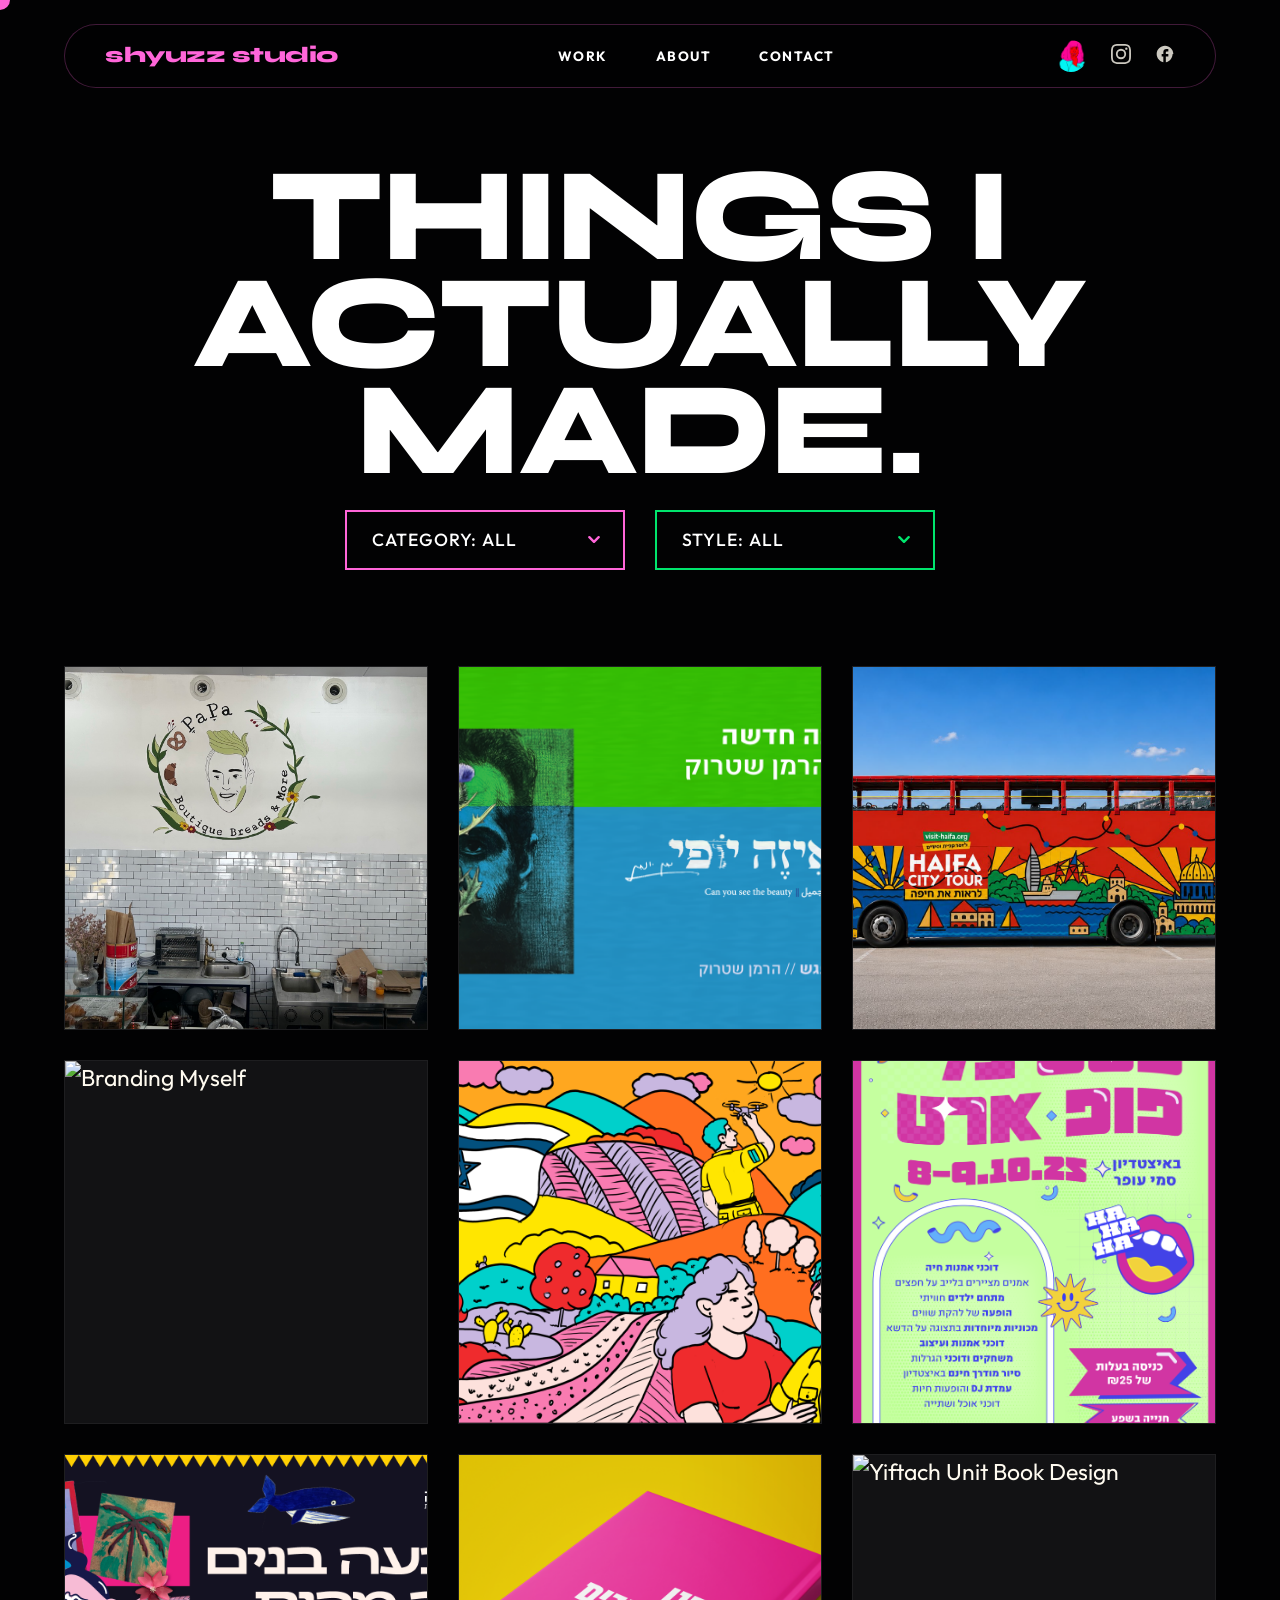
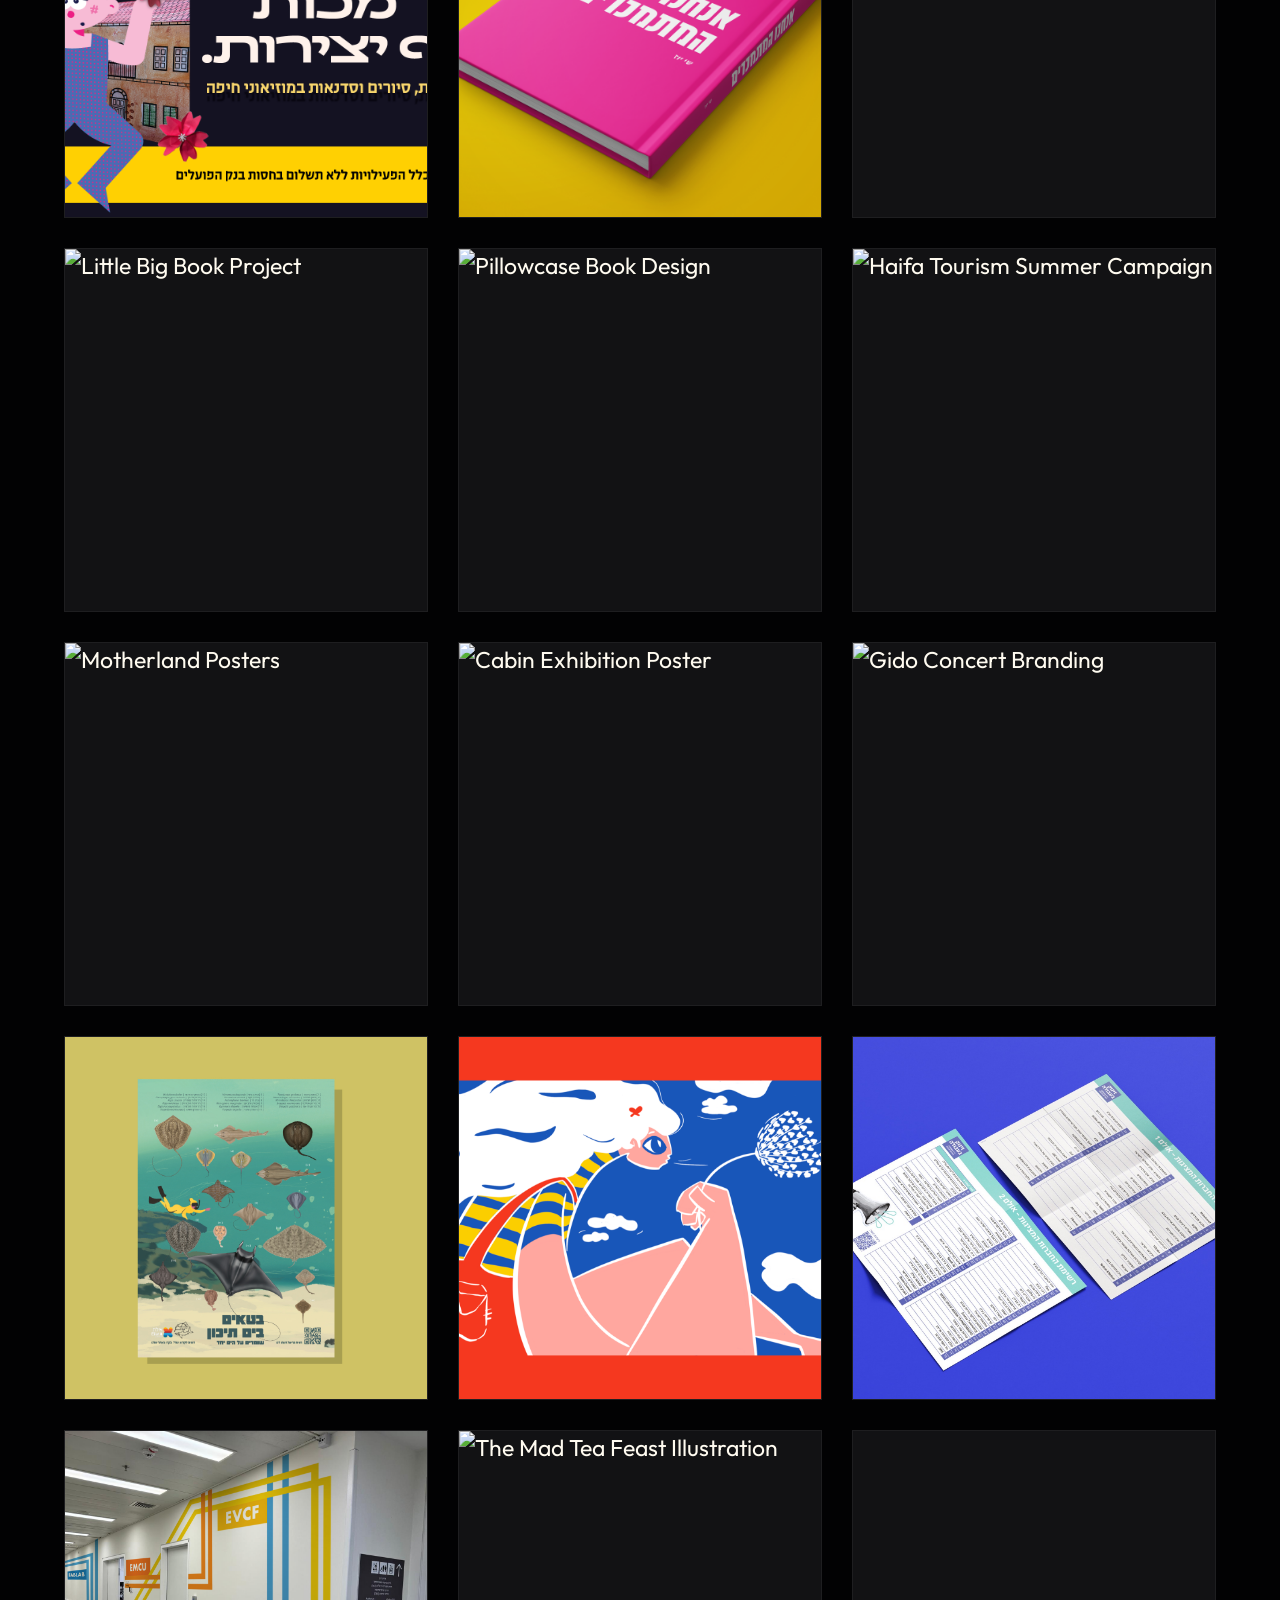
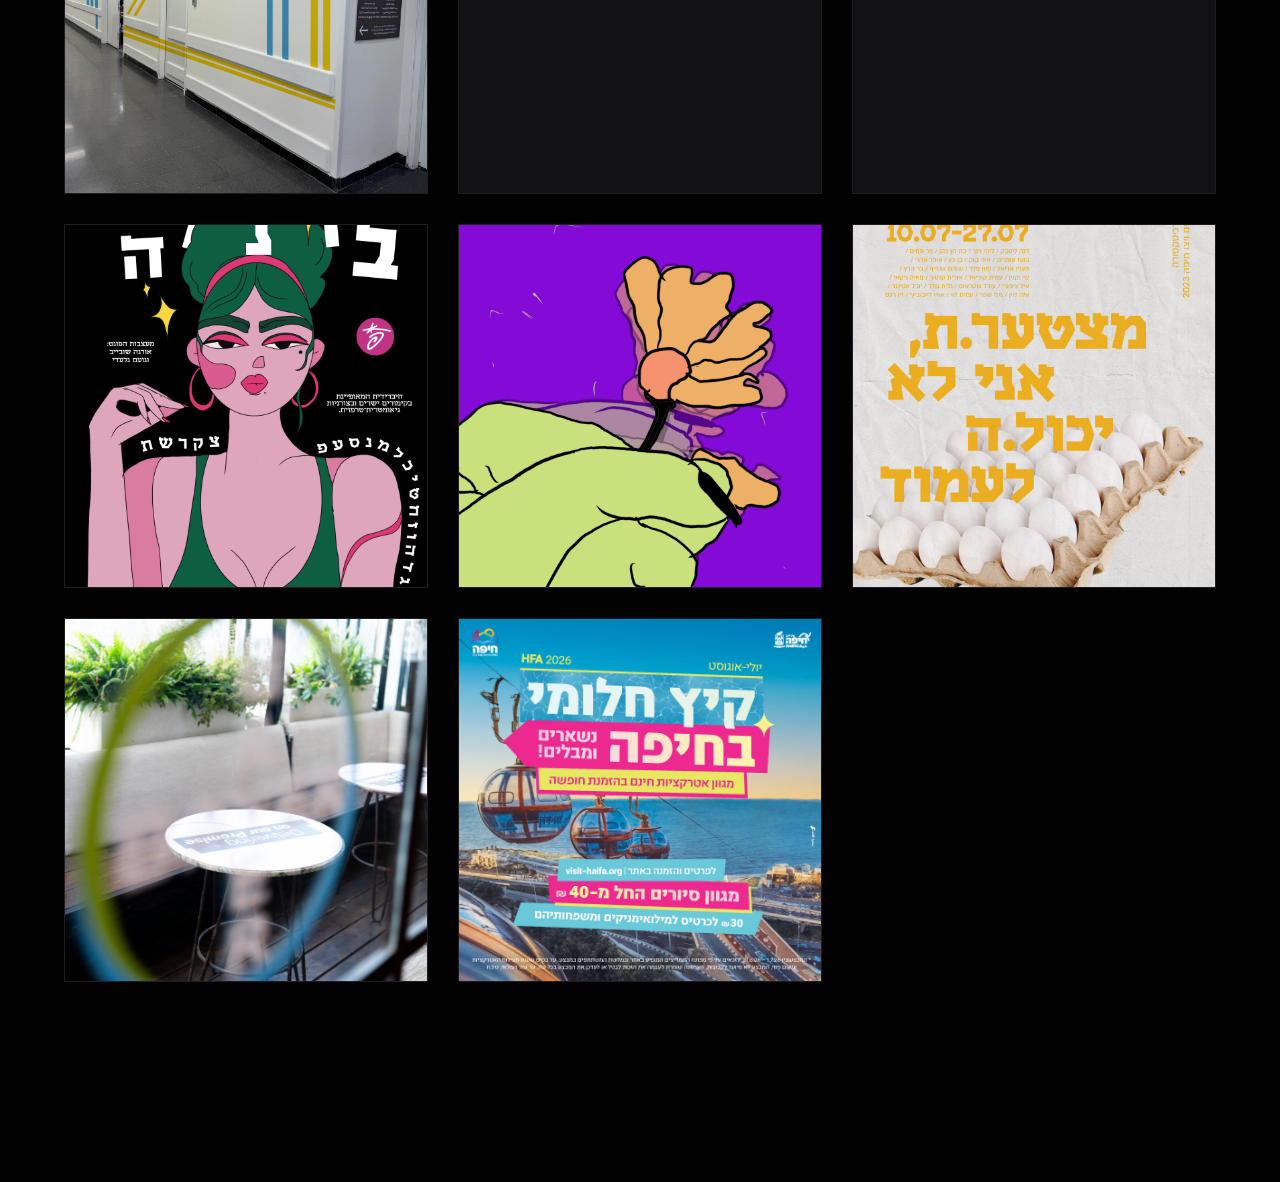
==== commit c00bb0c4: "v5.65: Remove floating ambient icons (purple character / wall-images) from About section" ====
--- a/work/index.html
+++ b/work/index.html
@@ -11,7 +11,7 @@
     <link href="https://fonts.googleapis.com/css2?family=Bodoni+Moda:ital,opsz,wght@0,6..96,400..700;1,6..96,400..700&family=Outfit:wght@300;400;500;700&family=Playfair+Display:ital,wght@0,400;0,700;1,700;1,800&family=Syne:wght@700;800&family=Caveat:wght@700&family=Mr+Dafoe&display=swap" rel="stylesheet">
     
     <!-- CSS Style -->
-    <link rel="stylesheet" href="../main-theme.css?v=5.60">
+    <link rel="stylesheet" href="../main-theme.css?v=5.65">
 </head>
 <body style="background-color: #020203;">
 
@@ -425,6 +425,6 @@
     <script src="https://cdnjs.cloudflare.com/ajax/libs/gsap/3.12.5/ScrollTrigger.min.js"></script>
 
     <!-- Main Page Javascript -->
-    <script src="../work.js?v=5.60"></script>
+    <script src="../work.js?v=5.65"></script>
 </body>
 </html>
--- a/main-theme.css
+++ b/main-theme.css
@@ -622,6 +622,17 @@
     overflow: hidden;
 }
 
+.cutout-section-title {
+    font-size: clamp(2rem, 4.5vw, 3.5rem);
+    font-family: var(--font-display);
+    font-weight: 800;
+    text-align: center;
+    color: var(--color-yellow);
+    letter-spacing: -1.5px;
+    margin-bottom: 3.5rem;
+    padding: 0 var(--container-padding);
+}
+
 /* The Marquee track container — matches Idyllic exactly */
 .image-marquee {
     width: 100%;
@@ -917,7 +928,7 @@
    ========================================================================== */
 .work-section {
     padding: 150px 0;
-    background-color: transparent; /* Transparent to let environmental background show */
+    background-color: transparent;
     position: relative;
     z-index: 3;
 }
@@ -1084,21 +1095,21 @@
 
 /* Fixed Background Typography 'Work' — Idyllic exact values */
 .work-background-text {
-    font-size: calc(100px + 30vw); /* Idyllic: calc(100px + 30vw) */
-    line-height: calc(100px + 14vw); /* Idyllic: calc(100px + 14vw) */
+    font-size: calc(100px + 30vw);
+    line-height: calc(100px + 14vw);
     text-align: center;
     width: 100vw;
-    position: fixed; /* FIXED — stays locked at bottom of viewport */
+    position: fixed;
     left: 0;
-    bottom: 10vw; /* Idyllic: bottom: 10vw */
+    bottom: 10vw;
     font-family: 'Playfair Display', serif;
-    color: var(--color-magenta); /* Brand neon hot pink */
+    color: var(--color-magenta);
     font-weight: 800;
     opacity: 0;
-    visibility: hidden;
     pointer-events: none;
     z-index: 1;
-    display: none; /* Hidden by default, shown by JS when #work is in viewport */
+    display: none;
+    user-select: none;
 }
 
 /* Portsection & Panelc Layout (Idyllic Style) */
@@ -1201,8 +1212,8 @@
     background: transparent !important;
     border: none !important;
     padding: 0 !important;
-    width: 360px;
-    height: 86px; /* Ratio 4.2 matching the new arrow shape */
+    width: 520px;
+    height: 124px; /* Scaled proportionally for larger view */
     cursor: pointer;
     display: inline-block;
     transition: transform 0.3s cubic-bezier(0.16, 1, 0.3, 1);
@@ -2052,7 +2063,7 @@
     /* ── שלב 3: Buttons — fluid width ── */
     .view-more-custom-btn {
         width: 90% !important;
-        max-width: 360px !important;
+        max-width: 460px !important;
         height: auto !important; /* Let aspect ratio scale naturally */
     }
 
@@ -2166,7 +2177,8 @@
 
     .view-more-custom-btn {
         width: 95% !important;
-        height: 58px !important;
+        max-width: 440px !important;
+        height: auto !important;
     }
 
     .modal-scroll-container {
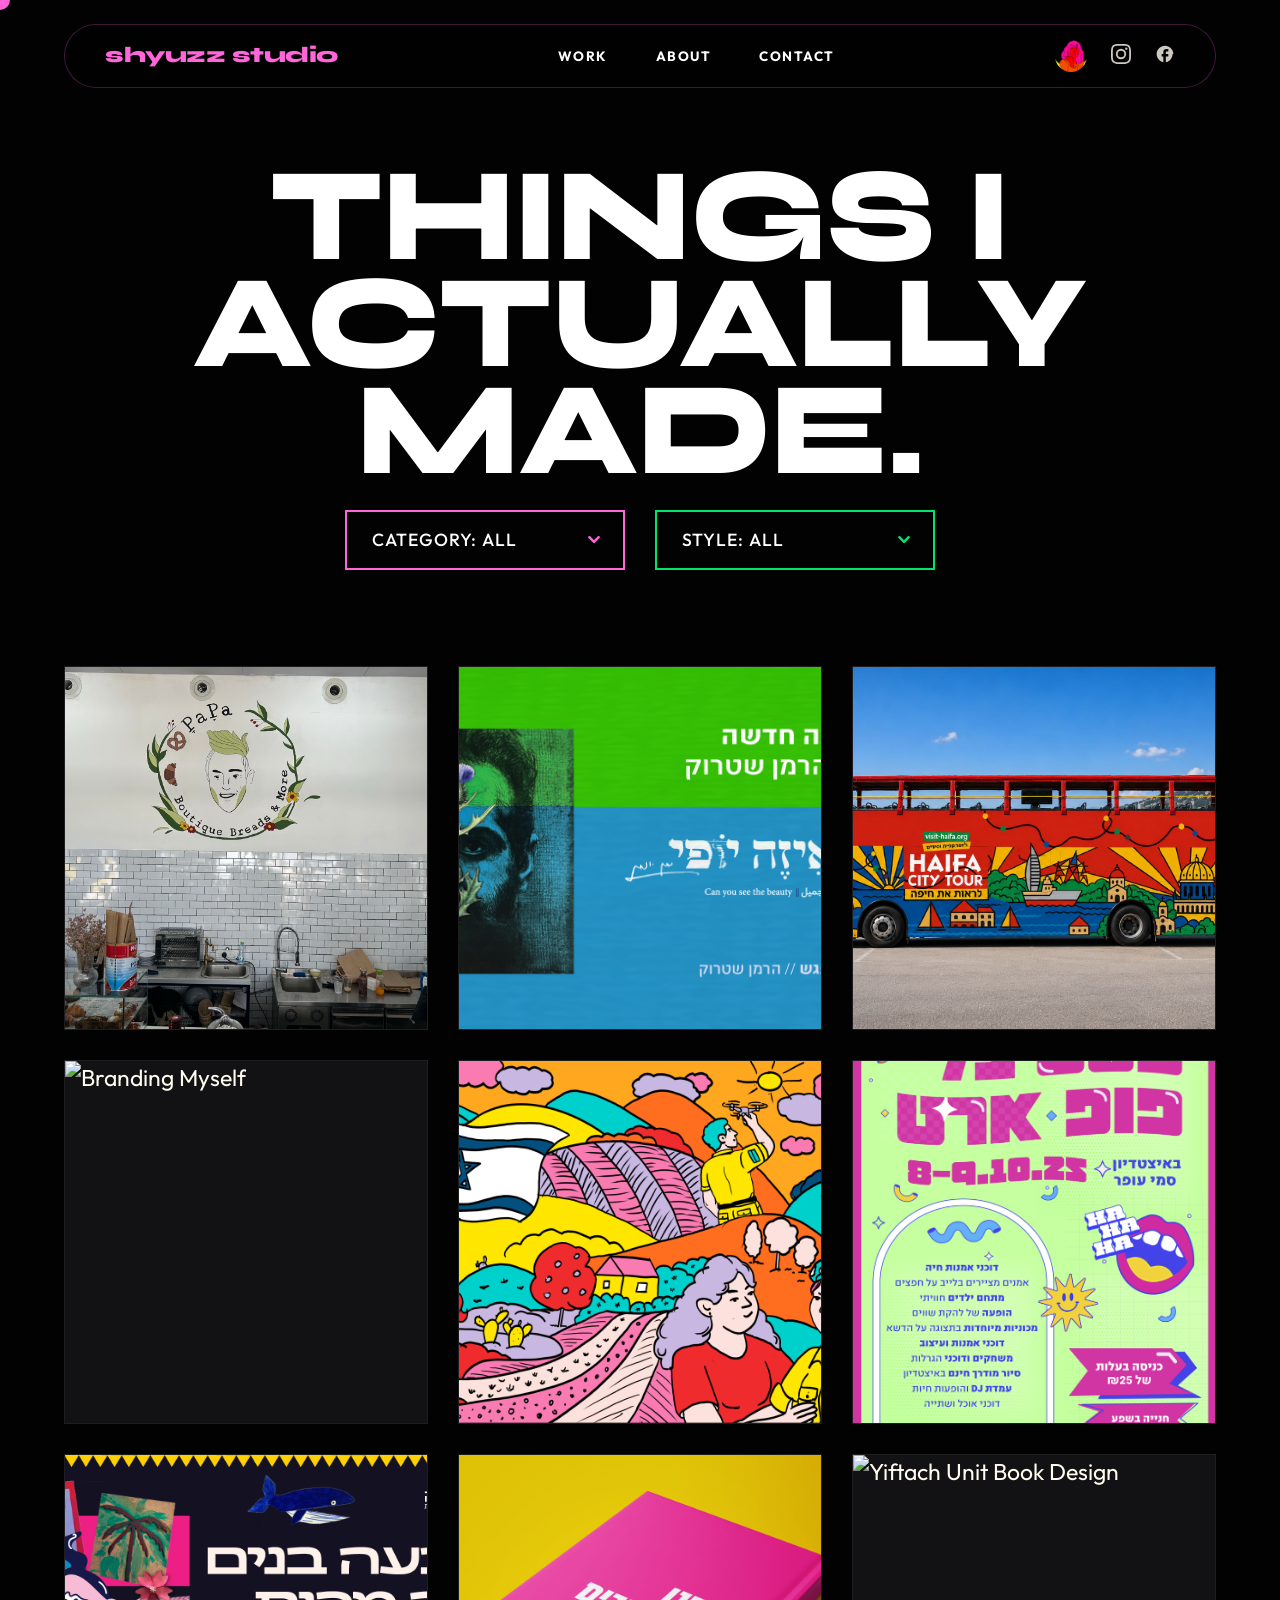
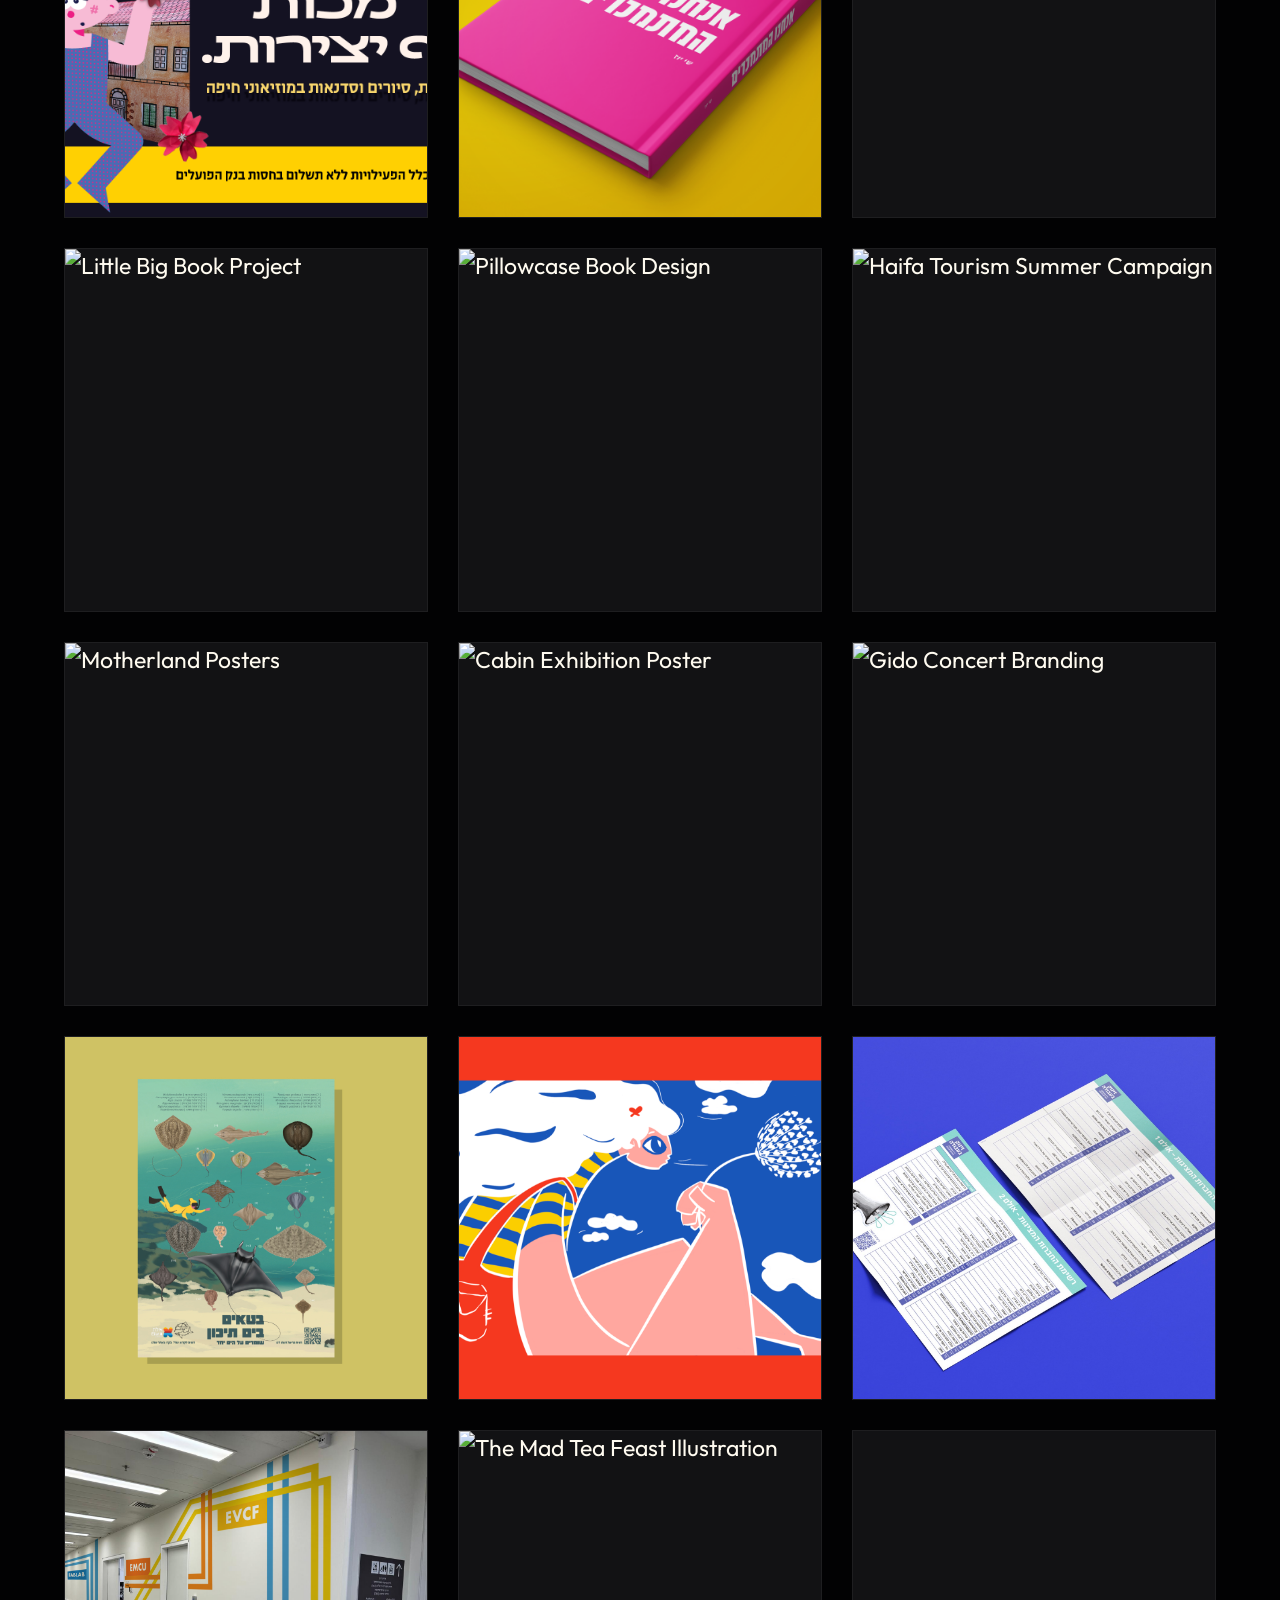
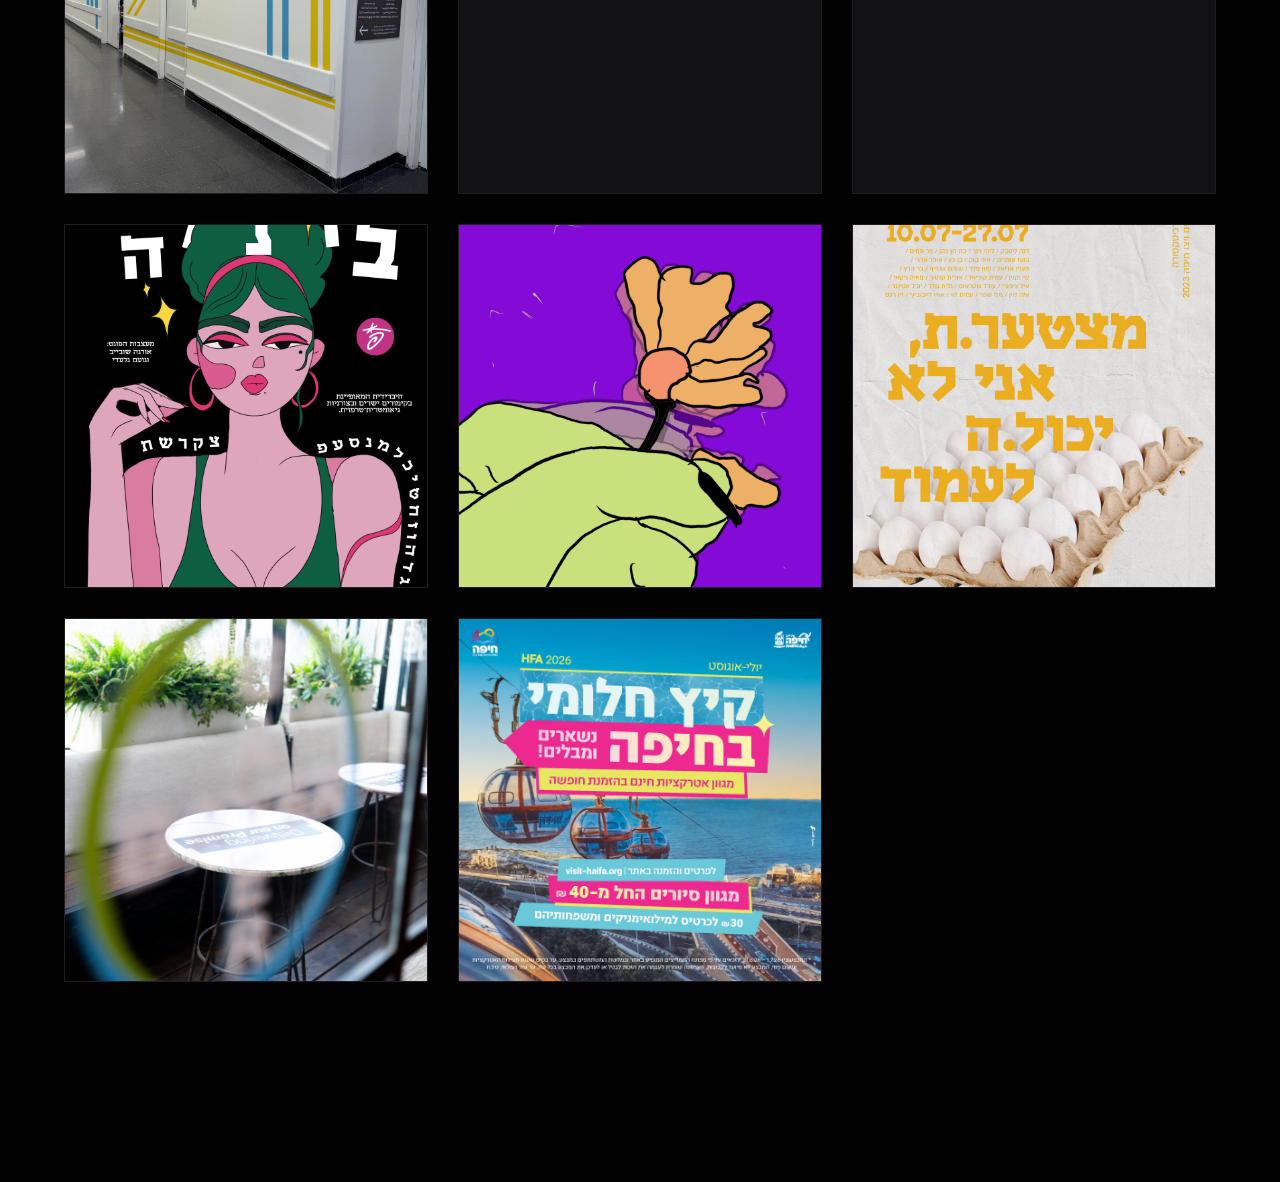
==== commit e3e1252f: "v5.66: Update top marquee ticker text to showcase Shay's actual specialties (Branding, Graphic Desig" ====
--- a/work/index.html
+++ b/work/index.html
@@ -11,7 +11,7 @@
     <link href="https://fonts.googleapis.com/css2?family=Bodoni+Moda:ital,opsz,wght@0,6..96,400..700;1,6..96,400..700&family=Outfit:wght@300;400;500;700&family=Playfair+Display:ital,wght@0,400;0,700;1,700;1,800&family=Syne:wght@700;800&family=Caveat:wght@700&family=Mr+Dafoe&display=swap" rel="stylesheet">
     
     <!-- CSS Style -->
-    <link rel="stylesheet" href="../main-theme.css?v=5.65">
+    <link rel="stylesheet" href="../main-theme.css?v=5.66">
 </head>
 <body style="background-color: #020203;">
 
@@ -425,6 +425,6 @@
     <script src="https://cdnjs.cloudflare.com/ajax/libs/gsap/3.12.5/ScrollTrigger.min.js"></script>
 
     <!-- Main Page Javascript -->
-    <script src="../work.js?v=5.65"></script>
+    <script src="../work.js?v=5.66"></script>
 </body>
 </html>
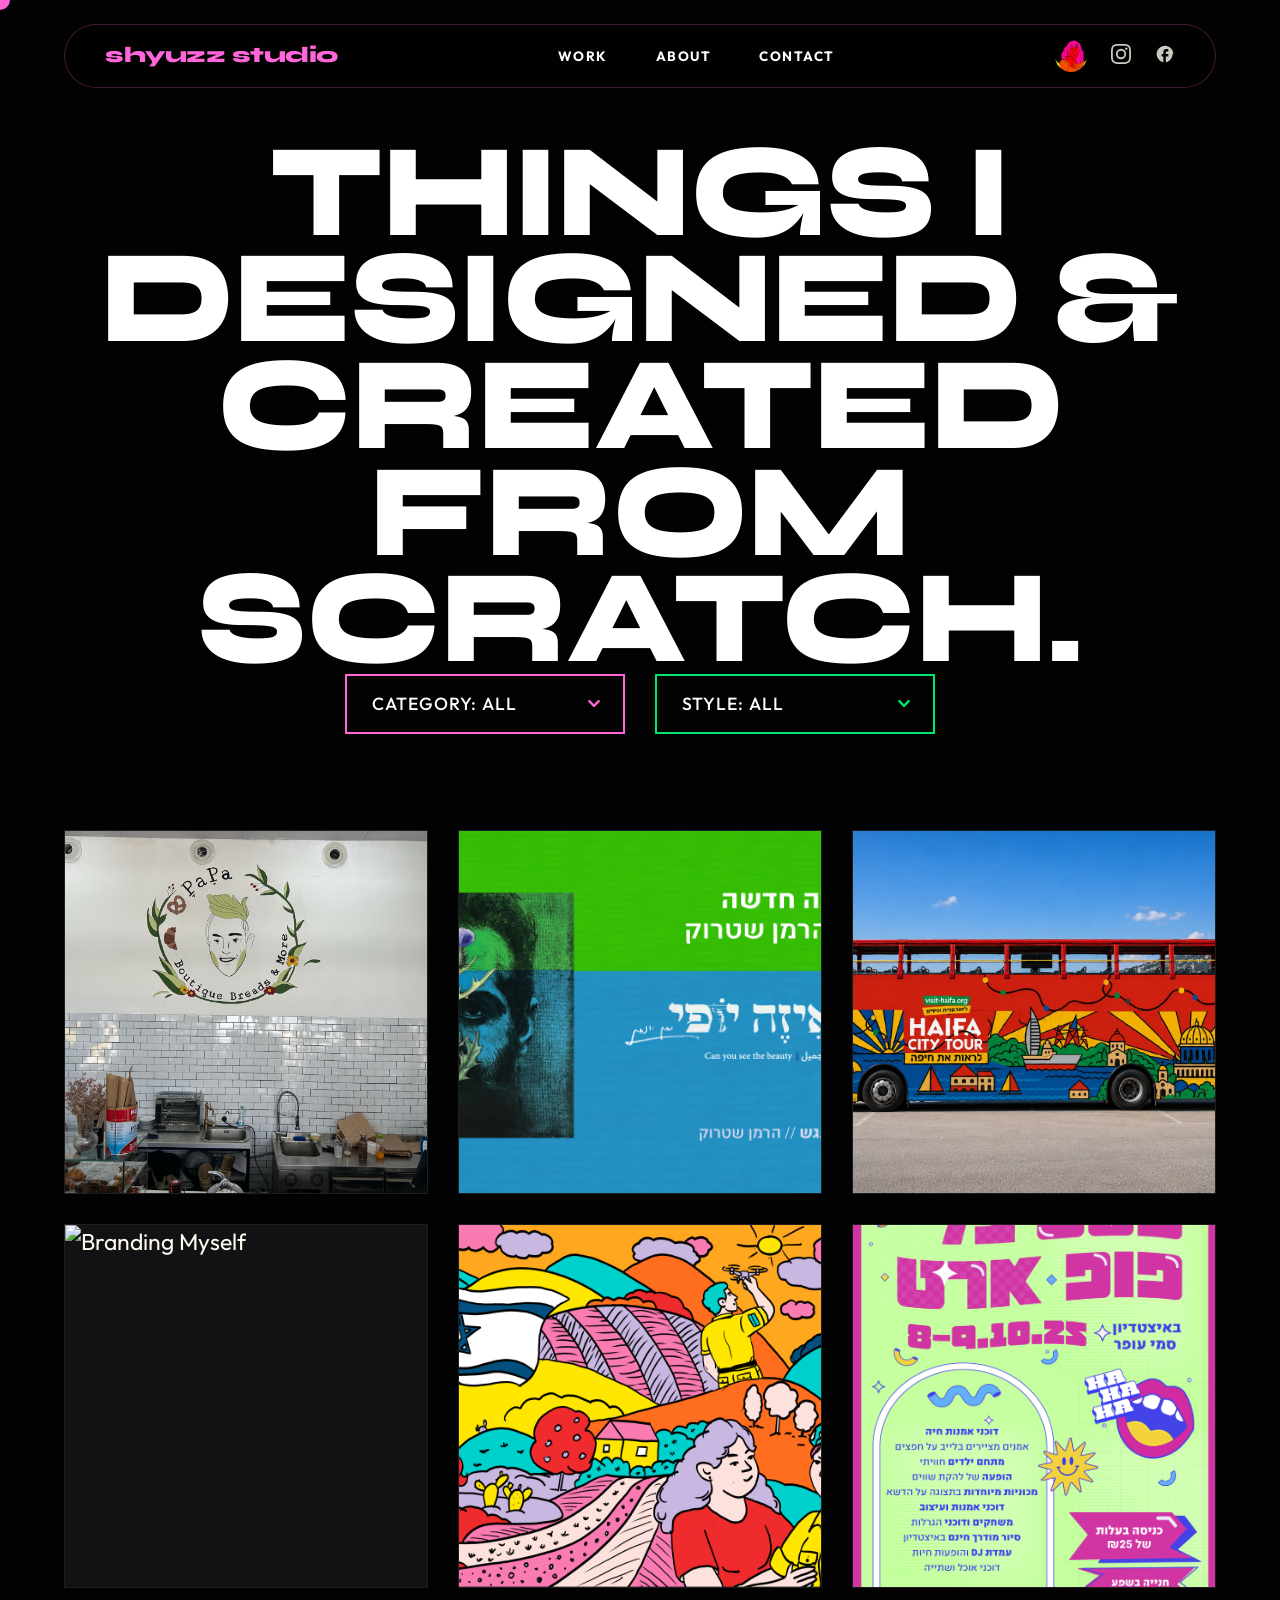
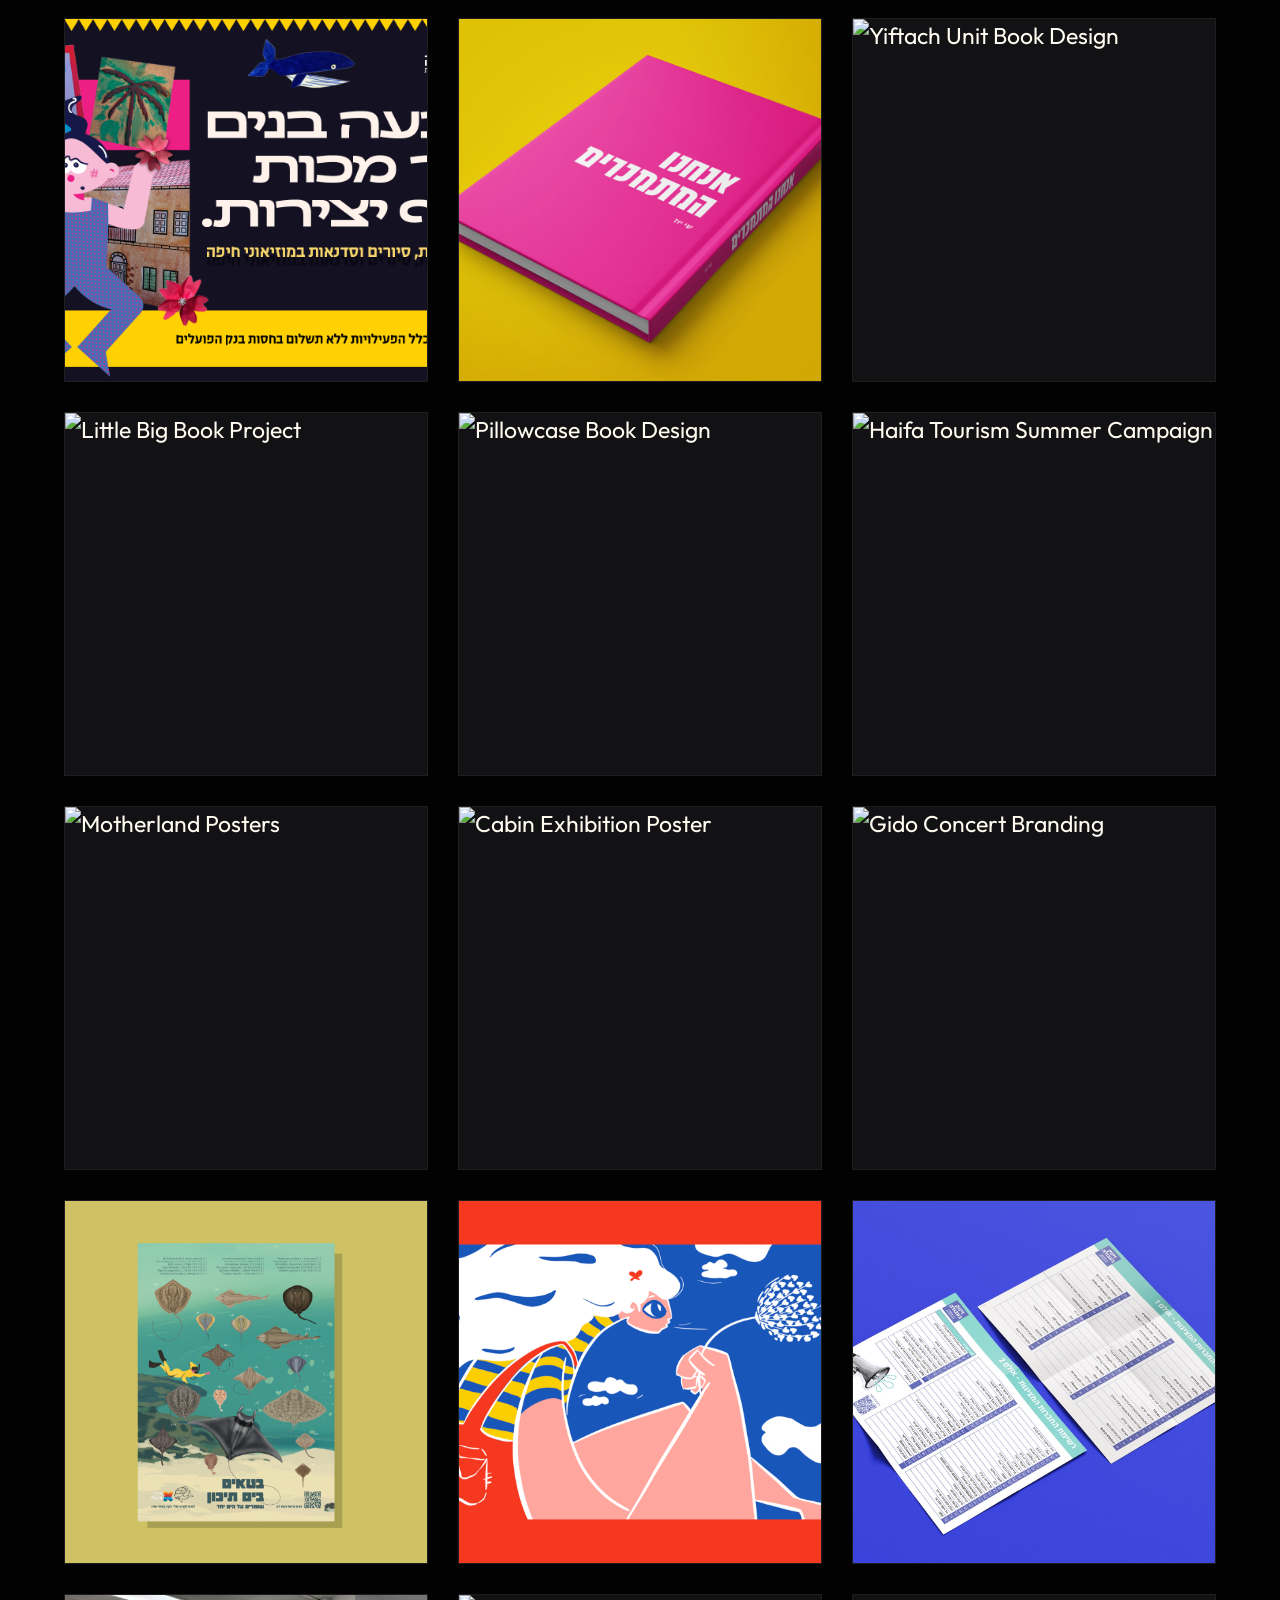
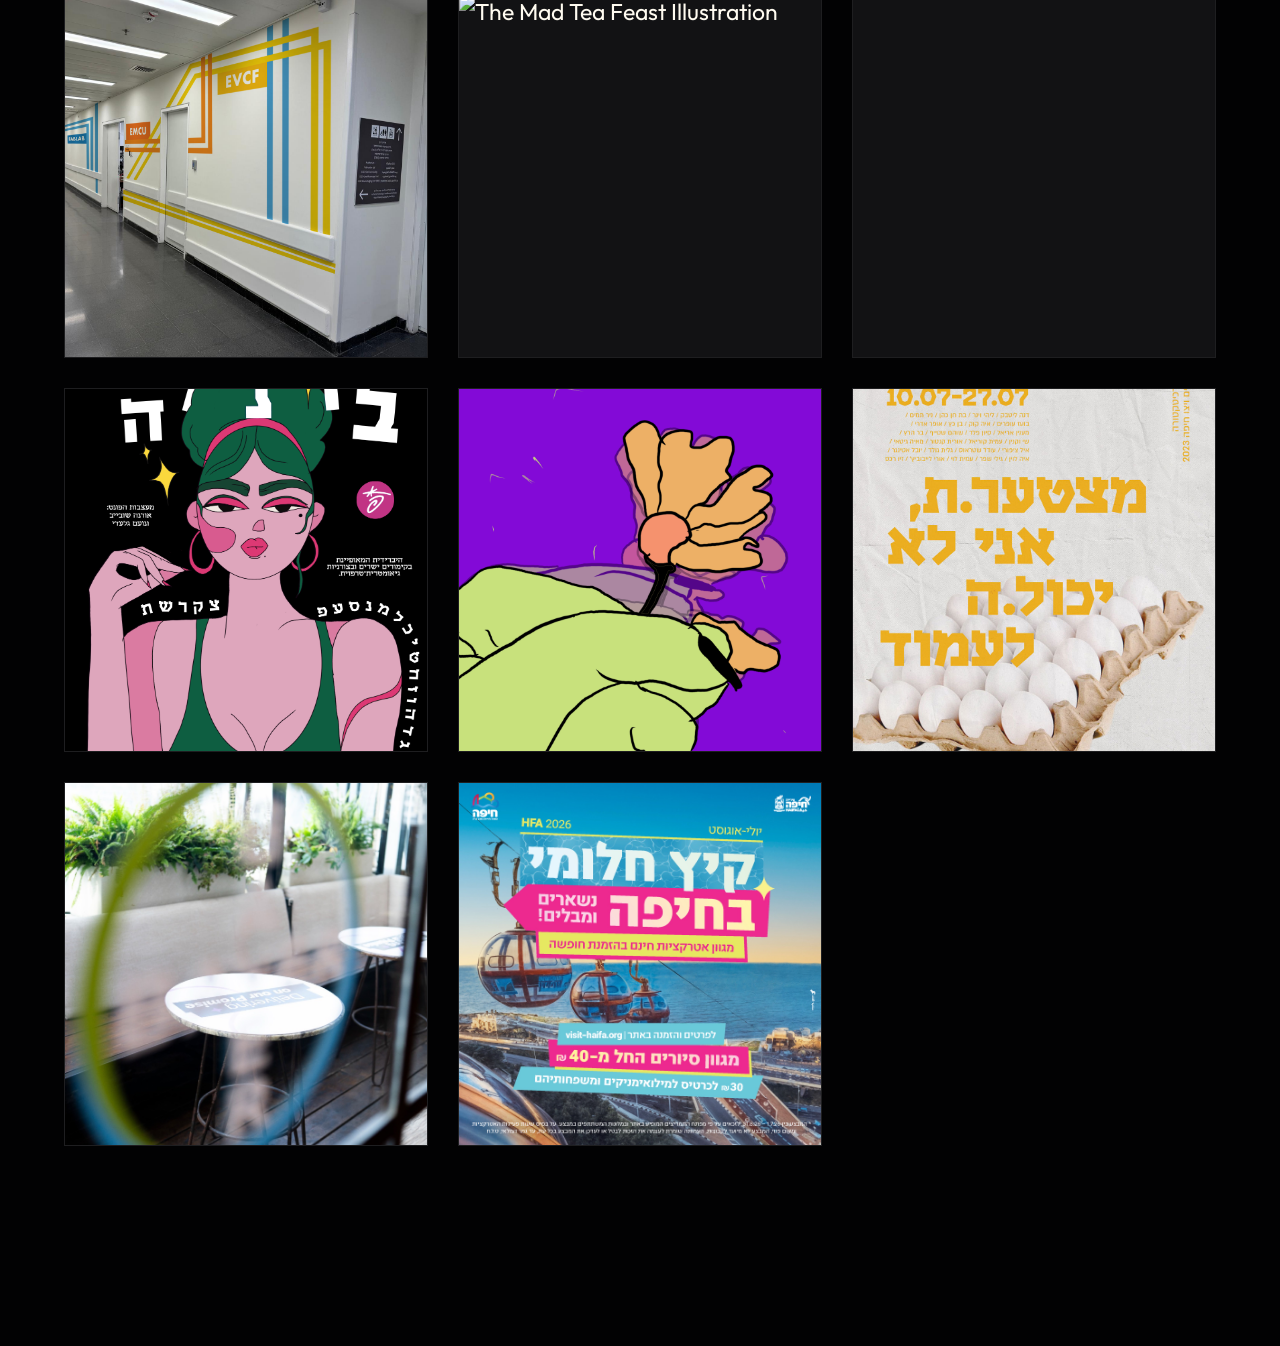
==== commit 2d346bb2: "v5.67: Remove title from home page and update H1 heading on work archive page to 'Things I designed " ====
--- a/work/index.html
+++ b/work/index.html
@@ -11,7 +11,7 @@
     <link href="https://fonts.googleapis.com/css2?family=Bodoni+Moda:ital,opsz,wght@0,6..96,400..700;1,6..96,400..700&family=Outfit:wght@300;400;500;700&family=Playfair+Display:ital,wght@0,400;0,700;1,700;1,800&family=Syne:wght@700;800&family=Caveat:wght@700&family=Mr+Dafoe&display=swap" rel="stylesheet">
     
     <!-- CSS Style -->
-    <link rel="stylesheet" href="../main-theme.css?v=5.66">
+    <link rel="stylesheet" href="../main-theme.css?v=5.67">
 </head>
 <body style="background-color: #020203;">
 
@@ -68,7 +68,7 @@
     <main>
         <section class="portfolio-grid-section">
             <div class="portfolio-grid-header">
-                <h1 class="portfolio-heading">things i actually made.</h1>
+                <h1 class="portfolio-heading">Things I designed & created from scratch.</h1>
             </div>
 
             <!-- Filters (Idyllic Style select dropdowns styled with brand colors) -->
@@ -425,6 +425,6 @@
     <script src="https://cdnjs.cloudflare.com/ajax/libs/gsap/3.12.5/ScrollTrigger.min.js"></script>
 
     <!-- Main Page Javascript -->
-    <script src="../work.js?v=5.66"></script>
+    <script src="../work.js?v=5.67"></script>
 </body>
 </html>
